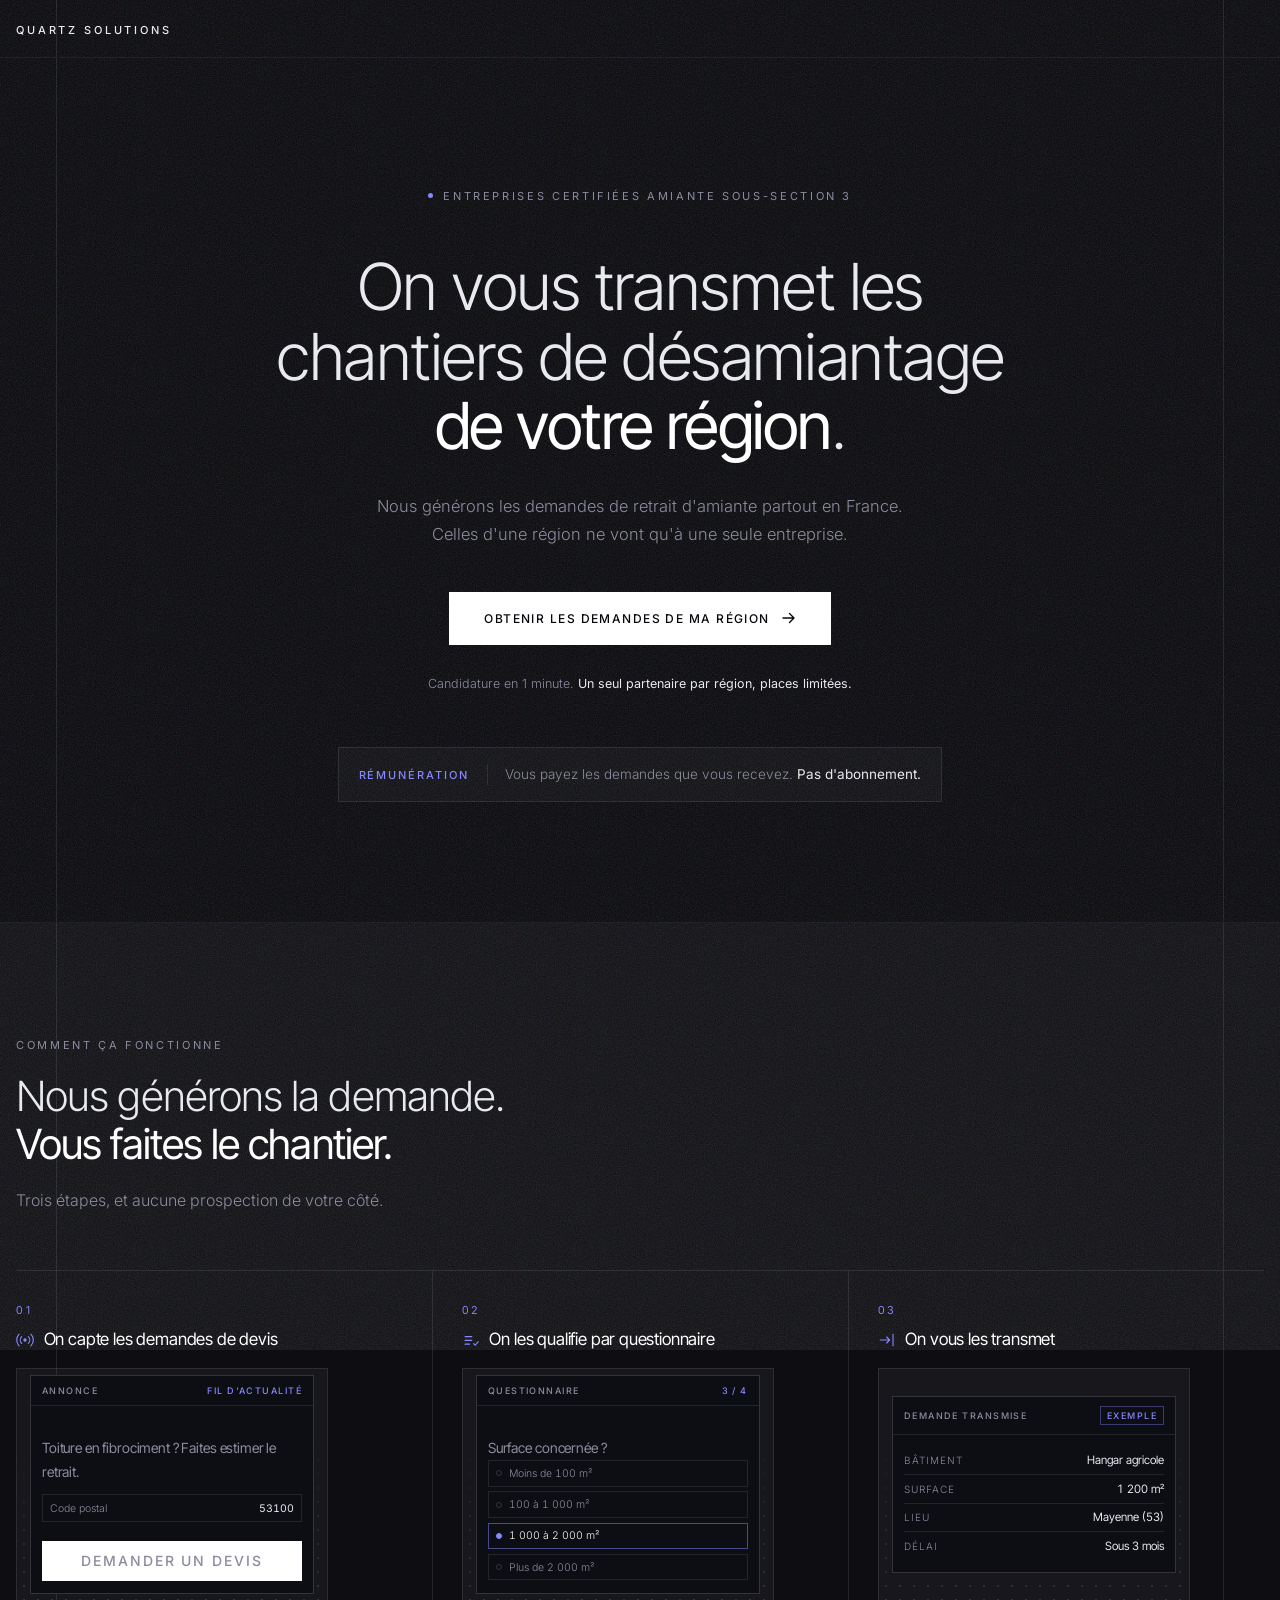
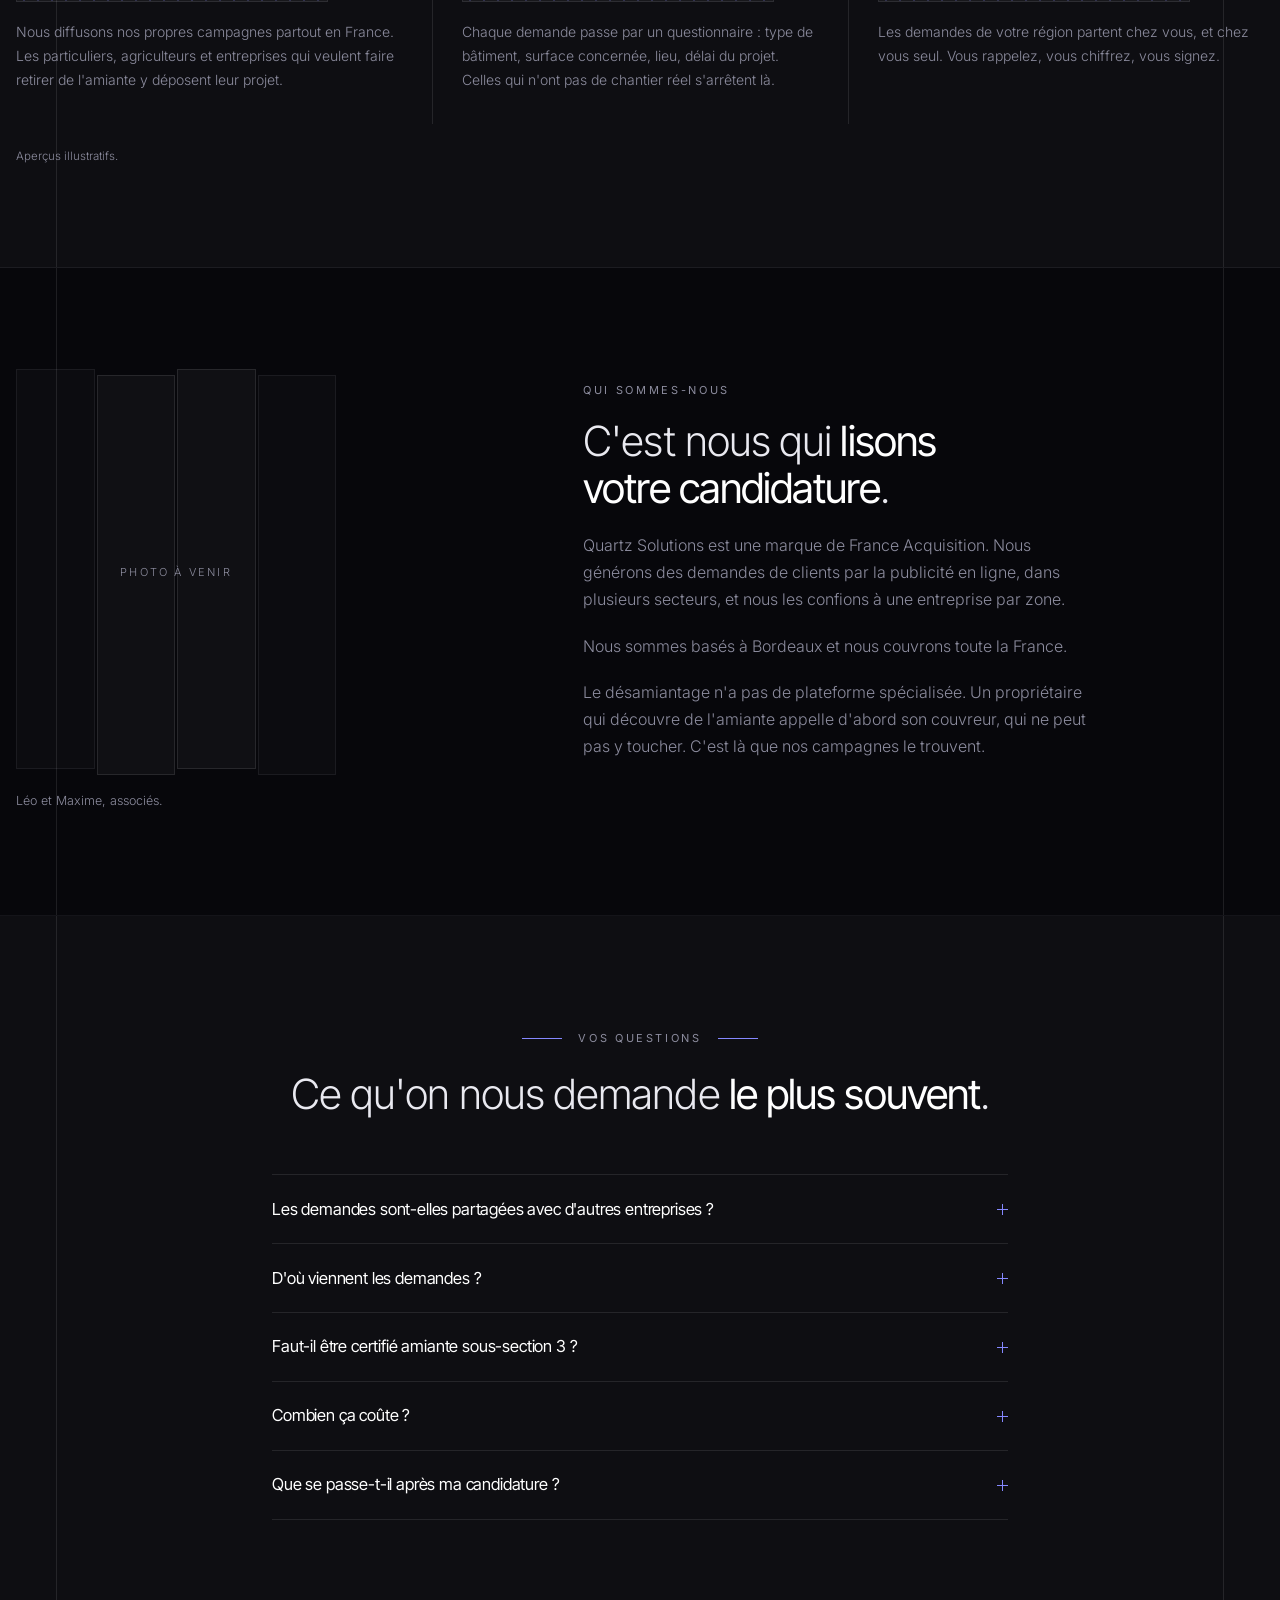
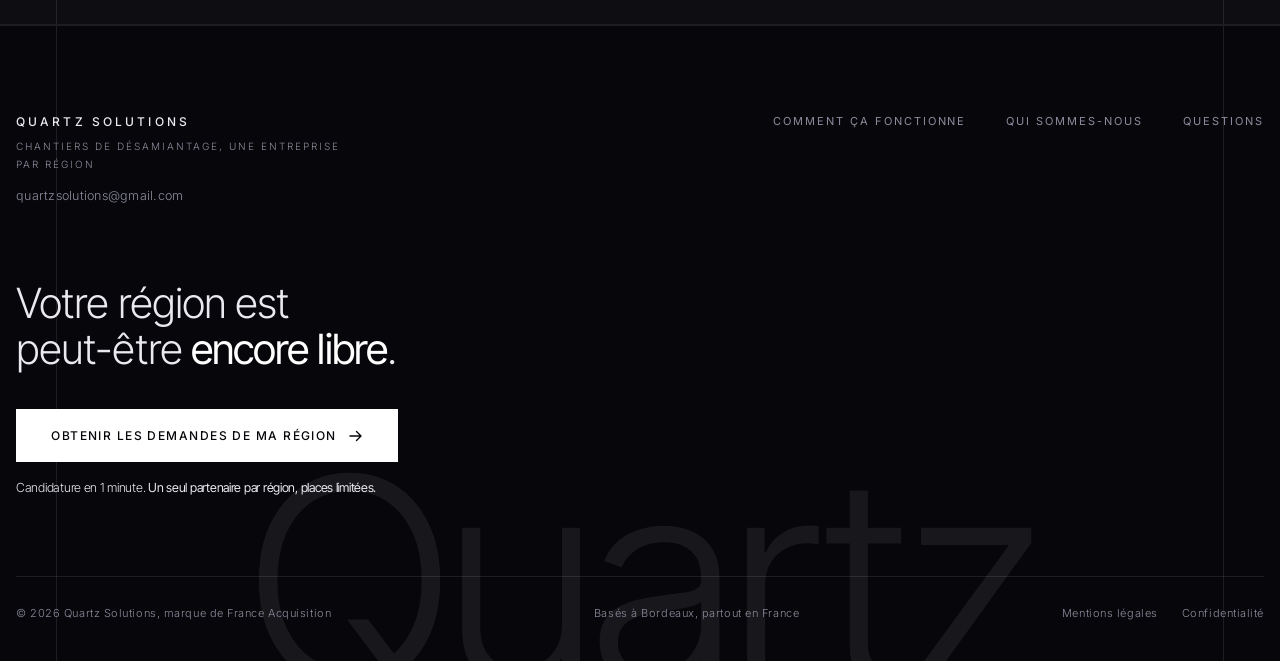
==== partenaires/index.html @ 1692273e "Distingue les sections par un voile alterne Une section sur deux porte un voile translucide a 3,2 po" ====
<!doctype html>
<html lang="fr">
<head>
<meta charset="utf-8">
<meta name="viewport" content="width=device-width,initial-scale=1,viewport-fit=cover">
<meta name="robots" content="noindex,nofollow">
<meta name="description" content="Quartz Solutions transmet les chantiers de desamiantage de votre region a une seule entreprise certifiee sous-section 3.">
<style>:root{padding-top:env(safe-area-inset-top,0px);padding-bottom:env(safe-area-inset-bottom,0px)}body{margin:0}img{max-width:100%}[hidden]{display:none!important}</style>
<title>Quartz Partenaires Désamiantage</title>
<link rel="stylesheet" href="https://fonts.googleapis.com/css2?family=Inter+Tight:wght@300;400;500&family=Inter:wght@300;400;500&display=swap">
<style>
  /* Layout : noir grainé continu, cadré par deux filets fins en gouttière ; hero centré, puis trois étapes séparées par les mêmes filets, chacune illustrée par un fragment d'interface (dispositif Vignette d'Indemnis). */
  :root{
    --ink:#07070B;
    --ink-2:#0D0D14;
    --paper:#E9E9F0;
    --white:#FFFFFF;
    --mute:#8C8C9E;
    --indigo:#8588FF;
    --indigo-deep:#4F46E5;
    --line:rgba(233,233,240,.10);
    --line-soft:rgba(233,233,240,.06);
    --line-up:rgba(233,233,240,.17);
    --display:'Inter Tight','Inter',system-ui,-apple-system,sans-serif;
    --body:'Inter',system-ui,-apple-system,sans-serif;
    color-scheme:dark;
  }

  *,*::before,*::after{box-sizing:border-box}
  .nb{white-space:nowrap}

  body{
    background:var(--ink);
    color:var(--paper);
    font-family:var(--body);
    font-weight:300;
    -webkit-font-smoothing:antialiased;
    overflow-x:hidden;
  }

  /* Grain : bruit fractal en SVG, tuilé. Pas de dégradé. */
  body::before{
    content:"";
    position:fixed;
    inset:-50%;
    z-index:0;
    pointer-events:none;
    opacity:.16;
    background-image:url("data:image/svg+xml,%3Csvg xmlns='http://www.w3.org/2000/svg' width='220' height='220'%3E%3Cfilter id='g'%3E%3CfeTurbulence type='fractalNoise' baseFrequency='.9' numOctaves='3' stitchTiles='stitch'/%3E%3C/filter%3E%3Crect width='220' height='220' filter='url(%23g)'/%3E%3C/svg%3E");
    background-repeat:repeat;
  }

  .layer{position:relative;z-index:1}

  /* Filets fins : gouttière gauche et droite, comme sur Indemnis. */
  .rule{position:absolute;top:0;bottom:0;width:1px;background:var(--line);pointer-events:none}
  .rule-l{left:.75rem}
  .rule-r{right:.75rem}
  @media (min-width:1024px){ .rule-l{left:3.5rem} .rule-r{right:3.5rem} }

  .wrap{
    width:100%;max-width:1600px;margin:0 auto;
    padding-left:max(16px,env(safe-area-inset-left,0px));
    padding-right:max(16px,env(safe-area-inset-right,0px));
  }

  /* Bandeau de marque : pas de navigation, un seul chemin possible. */
  .mark{border-bottom:1px solid var(--line-soft);position:relative}
  .mark .wrap{padding-block:1.15rem}
  .mark span{font-size:11px;font-weight:500;text-transform:uppercase;letter-spacing:.26em;color:var(--paper)}

  /* ---------------- Hero ---------------- */
  .hero{position:relative;border-bottom:1px solid var(--line-soft)}
  .hero .wrap{padding-block:clamp(4rem,10vw,7.5rem)}
  .col{max-width:52rem;margin:0 auto;display:flex;flex-direction:column;align-items:center;text-align:center}

  .eyebrow{
    display:flex;align-items:center;gap:.65rem;
    font-size:11px;font-weight:400;text-transform:uppercase;letter-spacing:.24em;
    color:var(--mute);
  }
  .dot{width:5px;height:5px;background:var(--indigo);border-radius:50%;flex:none}

  h1{
    font-family:var(--display);font-weight:300;
    font-size:clamp(2.15rem,5.9vw,4.05rem);
    line-height:1.07;letter-spacing:-.024em;
    text-wrap:balance;color:var(--paper);
    margin:clamp(1.7rem,3.2vw,2.4rem) 0 0;
  }
  h1 em{font-style:normal;font-weight:400;color:var(--white)}

  .sub{
    margin:clamp(1.5rem,2.8vw,2rem) 0 0;
    max-width:36rem;font-size:16.5px;line-height:1.7;color:var(--mute);
  }

  .cta-zone{
    margin-top:clamp(2rem,3.4vw,2.8rem);
    display:flex;flex-direction:column;align-items:center;gap:1rem;width:100%;
  }
  .cta{
    display:inline-flex;align-items:center;justify-content:center;gap:.75rem;
    background:var(--white);color:var(--ink);
    font-family:var(--body);font-size:12px;font-weight:500;
    text-transform:uppercase;letter-spacing:.12em;text-decoration:none;
    padding:1.2rem 2.2rem;width:100%;max-width:27rem;
    transition:background-color .2s,color .2s;
  }
  .cta svg{width:14px;height:14px;flex:none;transition:transform .2s}
  .cta:hover{background:var(--indigo-deep);color:var(--white)}
  .cta:hover svg{transform:translateX(4px)}
  .cta:focus-visible{outline:2px solid var(--indigo);outline-offset:3px}
  @media (min-width:560px){ .cta{width:auto} }

  .micro{font-size:12.5px;line-height:1.65;color:var(--mute);max-width:28rem}
  .micro b{color:var(--paper);font-weight:400}

  /* La carte « rémunération » : le modèle à l'usage, dit en une ligne sous le CTA. */
  .pay{
    margin-top:clamp(1.9rem,3.2vw,2.5rem);width:100%;max-width:30rem;
    display:flex;flex-direction:column;align-items:center;gap:.6rem;
    border:1px solid var(--line);background:rgba(233,233,240,.03);
    padding:1rem 1.25rem;
  }
  @media (min-width:600px){
    .pay{flex-direction:row;align-items:center;gap:1.1rem;width:auto;max-width:none;text-align:left}
    .pay p{border-left:1px solid var(--line);padding-left:1.1rem}
  }
  .pay span{
    flex:none;font-size:11px;font-weight:500;text-transform:uppercase;
    letter-spacing:.18em;color:var(--indigo);
  }
  .pay p{margin:0;font-size:13.5px;line-height:1.6;color:var(--mute)}
  .pay p b{color:var(--paper);font-weight:400}

  /* ---------------- Section : comment ça fonctionne ---------------- */
  .sec{position:relative;border-bottom:1px solid var(--line-soft)}
  /* Une section sur deux porte un voile translucide : les bandes se distinguent sans masquer le grain. */
  .sec.alt{background:rgba(233,233,240,.032)}
  .sec .wrap{padding-block:clamp(4rem,9vw,6.5rem)}

  .lab{font-size:11px;font-weight:400;text-transform:uppercase;letter-spacing:.24em;color:var(--mute)}

  h2{
    font-family:var(--display);font-weight:300;
    font-size:clamp(1.7rem,3.6vw,2.6rem);
    line-height:1.14;letter-spacing:-.022em;
    text-wrap:balance;color:var(--paper);
    margin:1.3rem 0 0;max-width:34rem;
  }
  h2 em{font-style:normal;font-weight:400;color:var(--white)}

  .lead{margin:1.2rem 0 0;max-width:32rem;font-size:16px;line-height:1.7;color:var(--mute)}

  /* Trois étapes : c'est le filet qui fait la structure, pas des cartes. */
  .steps{
    margin-top:clamp(2.5rem,4.5vw,3.5rem);
    display:grid;grid-template-columns:1fr;
    border-top:1px solid var(--line);
  }
  .step{
    padding:1.9rem 0;border-bottom:1px solid var(--line);min-width:0;
    display:flex;flex-direction:column;
  }
  @media (min-width:900px){
    .steps{grid-template-columns:repeat(3,1fr)}
    .step{border-bottom:none;border-left:1px solid var(--line);padding:2rem 1.8rem}
    .step:first-child{border-left:none;padding-left:0}
    .step:last-child{padding-right:0}
  }
  /* L'ordre visuel : numéro, titre porté par son icône, image, puis le texte. */
  .num{
    order:1;margin:0;
    font-family:var(--display);font-size:11px;font-weight:400;
    letter-spacing:.2em;color:var(--indigo);font-variant-numeric:tabular-nums;
  }
  .step-h{order:2;display:flex;align-items:flex-start;gap:.6rem;margin-top:.75rem}
  .ico{width:18px;height:18px;flex:none;color:var(--indigo);margin-top:.12rem}
  .step h3{
    margin:0;font-family:var(--display);font-size:17px;font-weight:400;
    letter-spacing:-.01em;color:var(--white);text-wrap:balance;
  }
  .step p{order:4;margin:1.15rem 0 0;font-size:14px;line-height:1.7;color:var(--mute);max-width:26rem}

  /* ----- Le panneau illustré : trame de points + fragment d'interface ----- */
  .panneau{
    order:3;margin-top:1.15rem;
    position:relative;width:100%;max-width:19.5rem;aspect-ratio:4/3;
    overflow:hidden;border:1px solid var(--line);
    background:rgba(233,233,240,.04);
    display:flex;align-items:center;justify-content:center;padding:.8rem;
  }
  .panneau::before{
    content:"";position:absolute;inset:0;pointer-events:none;
    background-image:radial-gradient(circle at center,rgba(133,136,255,.26) 1px,transparent 1.1px);
    background-size:14px 14px;
    -webkit-mask-image:linear-gradient(to top,rgba(0,0,0,.85),transparent 72%);
    mask-image:linear-gradient(to top,rgba(0,0,0,.85),transparent 72%);
  }

  .mini{
    position:relative;width:100%;
    border:1px solid var(--line-up);background:var(--ink-2);
  }
  .mini-h{
    display:flex;align-items:center;justify-content:space-between;gap:.6rem;
    padding:.55rem .7rem;border-bottom:1px solid var(--line);
  }
  .mini-h b,.mini-h i{
    font-style:normal;font-size:9px;font-weight:500;
    text-transform:uppercase;letter-spacing:.16em;
  }
  .mini-h b{color:var(--mute)}
  .mini-h i{color:var(--indigo);flex:none;font-variant-numeric:tabular-nums}
  .mini-h .ex{border:1px solid rgba(133,136,255,.38);padding:.18rem .36rem}
  .mini-b{padding:.75rem .7rem .8rem}

  .m-t{
    margin:0;font-family:var(--display);font-size:13px;font-weight:400;
    line-height:1.3;letter-spacing:-.01em;color:var(--paper);
  }
  .m-field{
    display:flex;align-items:center;justify-content:space-between;gap:.5rem;
    margin-top:.65rem;border:1px solid var(--line);padding:.42rem .45rem;
    font-size:10.5px;color:var(--mute);
  }
  .m-field b{font-weight:400;color:var(--paper);font-variant-numeric:tabular-nums}
  .m-btn{
    margin:.65rem 0 0;background:var(--white);color:var(--ink);
    font-size:9px;font-weight:500;text-transform:uppercase;letter-spacing:.14em;
    text-align:center;padding:.5rem;
  }
  .m-q{
    margin:0 0 .55rem;font-family:var(--display);font-size:12.5px;font-weight:400;
    color:var(--paper);letter-spacing:-.008em;
  }
  .opts{margin:0;padding:0;list-style:none;display:flex;flex-direction:column;gap:.3rem}
  .opts li{
    display:flex;align-items:center;gap:.45rem;
    border:1px solid var(--line);padding:.36rem .45rem;
    font-size:10.5px;color:var(--mute);font-variant-numeric:tabular-nums;
  }
  .opts li::before{
    content:"";width:6px;height:6px;flex:none;border:1px solid var(--line-up);border-radius:50%;
  }
  .opts li.sel{border-color:rgba(133,136,255,.5);color:var(--white)}
  .opts li.sel::before{background:var(--indigo);border-color:var(--indigo)}

  .m-dl{margin:0;display:flex;flex-direction:column}
  .m-dl > div{
    display:flex;align-items:baseline;justify-content:space-between;gap:.6rem;
    padding:.42rem 0;border-bottom:1px solid var(--line);
  }
  .m-dl > div:last-child{border-bottom:none}
  .m-dl dt{font-size:10px;color:var(--mute);text-transform:uppercase;letter-spacing:.1em}
  .m-dl dd{
    margin:0;font-family:var(--display);font-size:11.5px;font-weight:400;
    color:var(--paper);text-align:right;font-variant-numeric:tabular-nums;
  }

  .note{margin:1.6rem 0 0;font-size:11.5px;color:var(--mute)}

  /* ---------------- Section : qui sommes-nous ---------------- */
  .who{display:grid;grid-template-columns:1fr;gap:clamp(2.25rem,4.5vw,3.5rem);align-items:start}
  @media (min-width:900px){
    .who{grid-template-columns:minmax(0,.85fr) minmax(0,1.15fr);gap:clamp(2.5rem,5vw,4.5rem)}
  }
  .who > *{min-width:0}
  .who-fig{margin:0}

  /* Le portrait en quatre lames décalées : l'écriture d'Indemnis, en attendant la photo. */
  .portrait{
    position:relative;width:100%;max-width:20rem;aspect-ratio:4/5;
    display:flex;gap:2px;
  }
  .lame{flex:1;border:1px solid var(--line);background:rgba(233,233,240,.04)}
  .lame:nth-child(odd){transform:translateY(-3px)}
  .lame:nth-child(even){transform:translateY(3px)}
  .lame:first-child,.lame:nth-child(4){opacity:.65}
  .portrait-lab{
    position:absolute;left:0;right:0;top:50%;transform:translateY(-50%);
    margin:0;text-align:center;font-size:11px;text-transform:uppercase;
    letter-spacing:.2em;color:var(--mute);
  }
  .who-cap{margin:1.2rem 0 0;font-size:12.5px;line-height:1.6;color:var(--mute)}

  /* ---------------- Section : FAQ ---------------- */
  /* <details> natif, aucun script : chaque réponse tient debout seule. */
  .faq-head{max-width:46rem;margin:0 auto;text-align:center}
  .faq-lab{
    display:flex;flex-wrap:wrap;align-items:center;justify-content:center;gap:0 1rem;
    font-size:11px;font-weight:400;text-transform:uppercase;letter-spacing:.24em;color:var(--mute);
  }
  .faq-lab i{display:none;height:1px;width:2.5rem;background:var(--indigo);flex:none}
  @media (min-width:560px){ .faq-lab i{display:block} }
  .faq-head h2{margin-top:1.6rem;max-width:none;text-align:center}

  .faq{max-width:46rem;margin:clamp(2.5rem,4.5vw,3.5rem) auto 0;display:flex;flex-direction:column}
  .qa{border-top:1px solid var(--line)}
  .qa:last-of-type{border-bottom:1px solid var(--line)}
  .qa summary{
    display:flex;align-items:flex-start;justify-content:space-between;gap:1.5rem;
    padding:1.4rem 0;cursor:pointer;list-style:none;
    font-family:var(--display);font-size:16.5px;font-weight:400;
    line-height:1.4;letter-spacing:-.01em;color:var(--white);
  }
  .qa summary::-webkit-details-marker{display:none}
  .qa summary:focus-visible{outline:2px solid var(--indigo);outline-offset:3px}
  .plus{position:relative;margin-top:.42rem;width:11px;height:11px;flex:none}
  .plus span{position:absolute;background:var(--indigo)}
  .plus span:first-child{left:0;top:5px;width:11px;height:1px}
  .plus span:last-child{left:5px;top:0;width:1px;height:11px;transition:transform .2s}
  .qa[open] .plus span:last-child{transform:scaleY(0)}
  .qa p{margin:0 0 1.5rem;padding-right:1.75rem;font-size:15px;line-height:1.75;color:var(--mute)}

  /* ---------------- Pied de page ---------------- */
  .foot{position:relative;overflow:hidden;border-top:1px solid var(--line)}
  /* Le mot-marque en filigrane, débordant par le bas : l'écriture du pied de page Indemnis. */
  .foot-mark{
    position:absolute;left:50%;bottom:-.12em;transform:translateX(-50%);
    margin:0;pointer-events:none;user-select:none;white-space:nowrap;
    font-family:var(--display);font-weight:300;letter-spacing:-.04em;
    font-size:clamp(5.5rem,23vw,18rem);line-height:.8;
    color:var(--paper);opacity:.075;
  }
  .foot .wrap{position:relative;padding-block:clamp(3.5rem,7vw,5.5rem) clamp(2rem,3vw,2.5rem)}

  .foot-top{display:flex;flex-direction:column;gap:2.25rem}
  @media (min-width:900px){
    .foot-top{flex-direction:row;align-items:flex-start;justify-content:space-between}
  }
  .foot-id{display:flex;flex-direction:column;align-items:flex-start;gap:.55rem;text-decoration:none}
  .foot-id b{font-size:12px;font-weight:500;text-transform:uppercase;letter-spacing:.26em;color:var(--paper)}
  .foot-id span{
    font-size:10px;text-transform:uppercase;letter-spacing:.2em;
    color:var(--mute);max-width:22rem;line-height:1.8;
  }
  .foot-id a{
    margin-top:.35rem;font-size:12.5px;letter-spacing:.02em;
    color:var(--mute);text-decoration:none;transition:color .15s;
  }
  .foot-id a:hover{color:var(--white)}
  .foot-nav{display:flex;flex-wrap:wrap;gap:.9rem 2.5rem}
  .foot-nav a{
    font-size:11px;font-weight:400;text-transform:uppercase;letter-spacing:.18em;
    color:var(--mute);text-decoration:none;transition:color .15s;
  }
  .foot-nav a:hover,.foot-legal a:hover{color:var(--white)}

  .foot-cta{margin-top:clamp(3rem,6vw,5rem);max-width:40rem}
  .foot-cta p{
    margin:0;font-family:var(--display);font-weight:300;
    font-size:clamp(1.55rem,4.2vw,2.6rem);line-height:1.12;letter-spacing:-.022em;
    color:var(--paper);text-wrap:balance;
  }
  .foot-cta p em{font-style:normal;font-weight:400;color:var(--white)}
  .foot-cta .cta{margin-top:clamp(1.75rem,3vw,2.25rem)}
  .foot-cta .micro{margin:1rem 0 0;font-size:12.5px;line-height:1.65}

  .foot-legal{
    margin-top:clamp(3rem,6vw,5rem);padding-top:1.75rem;border-top:1px solid var(--line);
    display:flex;flex-direction:column;gap:.9rem;
    font-size:11px;letter-spacing:.05em;line-height:1.6;color:var(--mute);
  }
  @media (min-width:760px){
    .foot-legal{flex-direction:row;align-items:center;justify-content:space-between;gap:1.5rem}
  }
  .foot-legal p{margin:0}
  .foot-legal nav{display:flex;flex-wrap:wrap;gap:1.5rem}
  .foot-legal a{color:var(--mute);text-decoration:none;transition:color .15s}

  .in{animation:in .75s cubic-bezier(.16,1,.3,1) both;animation-delay:var(--d,0s)}
  @keyframes in{from{opacity:0;transform:translateY(12px)}to{opacity:1;transform:none}}
  @media (prefers-reduced-motion:reduce){
    .in{animation:none}
    .cta,.cta svg{transition:none}
  }
</style>
</head>
<body>

<div class="layer">
  <header class="mark">
    <div class="rule rule-l"></div>
    <div class="rule rule-r"></div>
    <div class="wrap"><span>Quartz Solutions</span></div>
  </header>

  <section class="hero">
    <div class="rule rule-l"></div>
    <div class="rule rule-r"></div>

    <div class="wrap">
      <div class="col">
        <p class="eyebrow in">
          <span class="dot" aria-hidden="true"></span>
          <span>Entreprises certifiées amiante <span class="nb">sous-section 3</span></span>
        </p>

        <h1 class="in" style="--d:.12s">
          On vous transmet les chantiers de désamiantage <em>de votre région</em>.
        </h1>

        <p class="sub in" style="--d:.26s">
          Nous générons les demandes de retrait d'amiante partout en France. Celles d'une région ne vont qu'à une seule entreprise.
        </p>

        <div class="cta-zone in" style="--d:.4s">
          <a class="cta" href="#candidature">
            Obtenir les demandes de ma région
            <svg viewBox="0 0 14 14" fill="none" aria-hidden="true"><path d="M1 7h11m0 0L7.5 2.5M12 7l-4.5 4.5" stroke="currentColor" stroke-width="1.4" stroke-linecap="round" stroke-linejoin="round"/></svg>
          </a>
          <p class="micro">Candidature en 1 minute. <b>Un seul partenaire par région, places limitées.</b></p>
        </div>

        <div class="pay in" style="--d:.52s">
          <span>Rémunération</span>
          <p>Vous payez les demandes que vous recevez. <b>Pas d'abonnement.</b></p>
        </div>
      </div>
    </div>
  </section>

  <section class="sec alt" id="mecanisme">
    <div class="rule rule-l"></div>
    <div class="rule rule-r"></div>

    <div class="wrap">
      <p class="lab">Comment ça fonctionne</p>
      <h2>Nous générons la demande. <em>Vous faites le chantier.</em></h2>
      <p class="lead">Trois étapes, et aucune prospection de votre côté.</p>

      <div class="steps">
        <div class="step">
          <div class="panneau" aria-hidden="true">
            <div class="mini">
              <div class="mini-h"><b>Annonce</b><i>Fil d'actualité</i></div>
              <div class="mini-b">
                <p class="m-t">Toiture en fibrociment&nbsp;? Faites estimer le retrait.</p>
                <div class="m-field"><span>Code postal</span><b>53100</b></div>
                <p class="m-btn">Demander un devis</p>
              </div>
            </div>
          </div>
          <span class="num">01</span>
          <div class="step-h">
            <svg class="ico" viewBox="0 0 24 24" fill="none" stroke="currentColor" stroke-width="1.5" stroke-linecap="round" aria-hidden="true"><circle cx="12" cy="12" r="2.2" fill="currentColor" stroke="none"/><path d="M7.5 7.5a6.4 6.4 0 000 9M16.5 7.5a6.4 6.4 0 010 9M4.2 4.2a11 11 0 000 15.6M19.8 4.2a11 11 0 010 15.6"/></svg>
            <h3>On capte les demandes de devis</h3>
          </div>
          <p>Nous diffusons nos propres campagnes partout en France. Les particuliers, agriculteurs et entreprises qui veulent faire retirer de l'amiante y déposent leur projet.</p>
        </div>

        <div class="step">
          <div class="panneau" aria-hidden="true">
            <div class="mini">
              <div class="mini-h"><b>Questionnaire</b><i>3 / 4</i></div>
              <div class="mini-b">
                <p class="m-q">Surface concernée&nbsp;?</p>
                <ul class="opts">
                  <li>Moins de 100 m²</li>
                  <li>100 à 1 000 m²</li>
                  <li class="sel">1 000 à 2 000 m²</li>
                  <li>Plus de 2 000 m²</li>
                </ul>
              </div>
            </div>
          </div>
          <span class="num">02</span>
          <div class="step-h">
            <svg class="ico" viewBox="0 0 24 24" fill="none" stroke="currentColor" stroke-width="1.5" stroke-linecap="round" stroke-linejoin="round" aria-hidden="true"><path d="M4 7.5h9M4 12.5h9M4 17.5h6"/><path d="M15.5 16.8l2.1 2.1 4.2-4.6"/></svg>
            <h3>On les qualifie par questionnaire</h3>
          </div>
          <p>Chaque demande passe par un questionnaire : type de bâtiment, surface concernée, lieu, délai du projet. Celles qui n'ont pas de chantier réel s'arrêtent là.</p>
        </div>

        <div class="step">
          <div class="panneau" aria-hidden="true">
            <div class="mini">
              <div class="mini-h"><b>Demande transmise</b><i class="ex">Exemple</i></div>
              <div class="mini-b">
                <dl class="m-dl">
                  <div><dt>Bâtiment</dt><dd>Hangar agricole</dd></div>
                  <div><dt>Surface</dt><dd>1 200 m²</dd></div>
                  <div><dt>Lieu</dt><dd>Mayenne (53)</dd></div>
                  <div><dt>Délai</dt><dd>Sous 3 mois</dd></div>
                </dl>
              </div>
            </div>
          </div>
          <span class="num">03</span>
          <div class="step-h">
            <svg class="ico" viewBox="0 0 24 24" fill="none" stroke="currentColor" stroke-width="1.5" stroke-linecap="round" stroke-linejoin="round" aria-hidden="true"><path d="M3 12h12.5m0 0l-4-4m4 4l-4 4"/><path d="M20 4.5v15"/></svg>
            <h3>On vous les transmet</h3>
          </div>
          <p>Les demandes de votre région partent chez vous, et chez vous seul. Vous rappelez, vous chiffrez, vous signez.</p>
        </div>
      </div>

      <p class="note">Aperçus illustratifs.</p>
    </div>
  </section>

  <section class="sec" id="qui-sommes-nous">
    <div class="rule rule-l"></div>
    <div class="rule rule-r"></div>

    <div class="wrap">
      <div class="who">
        <figure class="who-fig">
          <div class="portrait" aria-hidden="true">
            <span class="lame"></span><span class="lame"></span><span class="lame"></span><span class="lame"></span>
            <p class="portrait-lab">Photo à venir</p>
          </div>
          <figcaption class="who-cap">Léo et Maxime, associés.</figcaption>
        </figure>

        <div>
          <p class="lab">Qui sommes-nous</p>
          <h2>C'est nous qui <em>lisons votre candidature</em>.</h2>
          <p class="lead">Quartz Solutions est une marque de France Acquisition. Nous générons des demandes de clients par la publicité en ligne, dans plusieurs secteurs, et nous les confions à une entreprise par zone.</p>
          <p class="lead">Nous sommes basés à Bordeaux et nous couvrons toute la France.</p>
          <p class="lead">Le désamiantage n'a pas de plateforme spécialisée. Un propriétaire qui découvre de l'amiante appelle d'abord son couvreur, qui ne peut pas y toucher. C'est là que nos campagnes le trouvent.</p>
        </div>
      </div>
    </div>
  </section>

  <section class="sec alt" id="questions">
    <div class="rule rule-l"></div>
    <div class="rule rule-r"></div>

    <div class="wrap">
      <div class="faq-head">
        <p class="faq-lab"><i aria-hidden="true"></i>Vos questions<i aria-hidden="true"></i></p>
        <h2>Ce qu'on nous demande <em>le plus souvent</em>.</h2>
      </div>

      <div class="faq">
        <details class="qa">
          <summary>Les demandes sont-elles partagées avec d'autres entreprises&nbsp;?<span class="plus" aria-hidden="true"><span></span><span></span></span></summary>
          <p>Non. Les demandes d'une région vont à une seule entreprise, et chacune ne part qu'à vous. C'est pour cette raison que le nombre de partenaires est limité.</p>
        </details>
        <details class="qa">
          <summary>D'où viennent les demandes&nbsp;?<span class="plus" aria-hidden="true"><span></span><span></span></span></summary>
          <p>De nos propres campagnes publicitaires, diffusées partout en France. Pas d'annuaire, pas de fichier racheté. Chaque demande passe par un questionnaire avant de vous être transmise.</p>
        </details>
        <details class="qa">
          <summary>Faut-il être certifié amiante sous-section 3&nbsp;?<span class="plus" aria-hidden="true"><span></span><span></span></span></summary>
          <p>Oui. C'est la certification qui autorise le retrait, nous ne pouvons rien transmettre à une entreprise qui ne l'a pas. Si vous êtes en cours d'obtention, candidatez et dites-le nous.</p>
        </details>
        <details class="qa">
          <summary>Combien ça coûte&nbsp;?<span class="plus" aria-hidden="true"><span></span><span></span></span></summary>
          <p>On le fixe ensemble au téléphone, une fois votre candidature retenue. Cela dépend de votre région et du nombre de chantiers que vous pouvez prendre chaque mois.</p>
        </details>
        <details class="qa">
          <summary>Que se passe-t-il après ma candidature&nbsp;?<span class="plus" aria-hidden="true"><span></span><span></span></span></summary>
          <p>On lit chaque dossier. Si votre région est disponible et votre candidature retenue, on vous appelle. Sinon, on vous le dit, et on ne vous fait pas perdre votre temps.</p>
        </details>
      </div>

    </div>
  </section>

  <footer class="foot">
    <div class="rule rule-l"></div>
    <div class="rule rule-r"></div>
    <p class="foot-mark" aria-hidden="true">Quartz</p>

    <div class="wrap">
      <div class="foot-top">
        <div class="foot-id">
          <b>Quartz Solutions</b>
          <span>Chantiers de désamiantage, une entreprise par région</span>
          <a href="mailto:quartzsolutions@gmail.com">quartzsolutions@gmail.com</a>
        </div>
        <nav class="foot-nav" aria-label="Navigation de pied de page">
          <a href="#mecanisme">Comment ça fonctionne</a>
          <a href="#qui-sommes-nous">Qui sommes-nous</a>
          <a href="#questions">Questions</a>
        </nav>
      </div>

      <div class="foot-cta">
        <p>Votre région est peut-être <em>encore libre</em>.</p>
        <a class="cta" href="#candidature">
          Obtenir les demandes de ma région
          <svg viewBox="0 0 14 14" fill="none" aria-hidden="true"><path d="M1 7h11m0 0L7.5 2.5M12 7l-4.5 4.5" stroke="currentColor" stroke-width="1.4" stroke-linecap="round" stroke-linejoin="round"/></svg>
        </a>
        <p class="micro">Candidature en 1 minute. <b>Un seul partenaire par région, places limitées.</b></p>
      </div>

      <div class="foot-legal">
        <p>© 2026 Quartz Solutions, marque de France Acquisition</p>
        <p>Basés à Bordeaux, partout en France</p>
        <nav aria-label="Informations légales">
          <a href="../mentions-legales.html">Mentions légales</a>
          <a href="../confidentialite.html">Confidentialité</a>
        </nav>
      </div>
    </div>
  </footer>
</div>
</body>
</html>
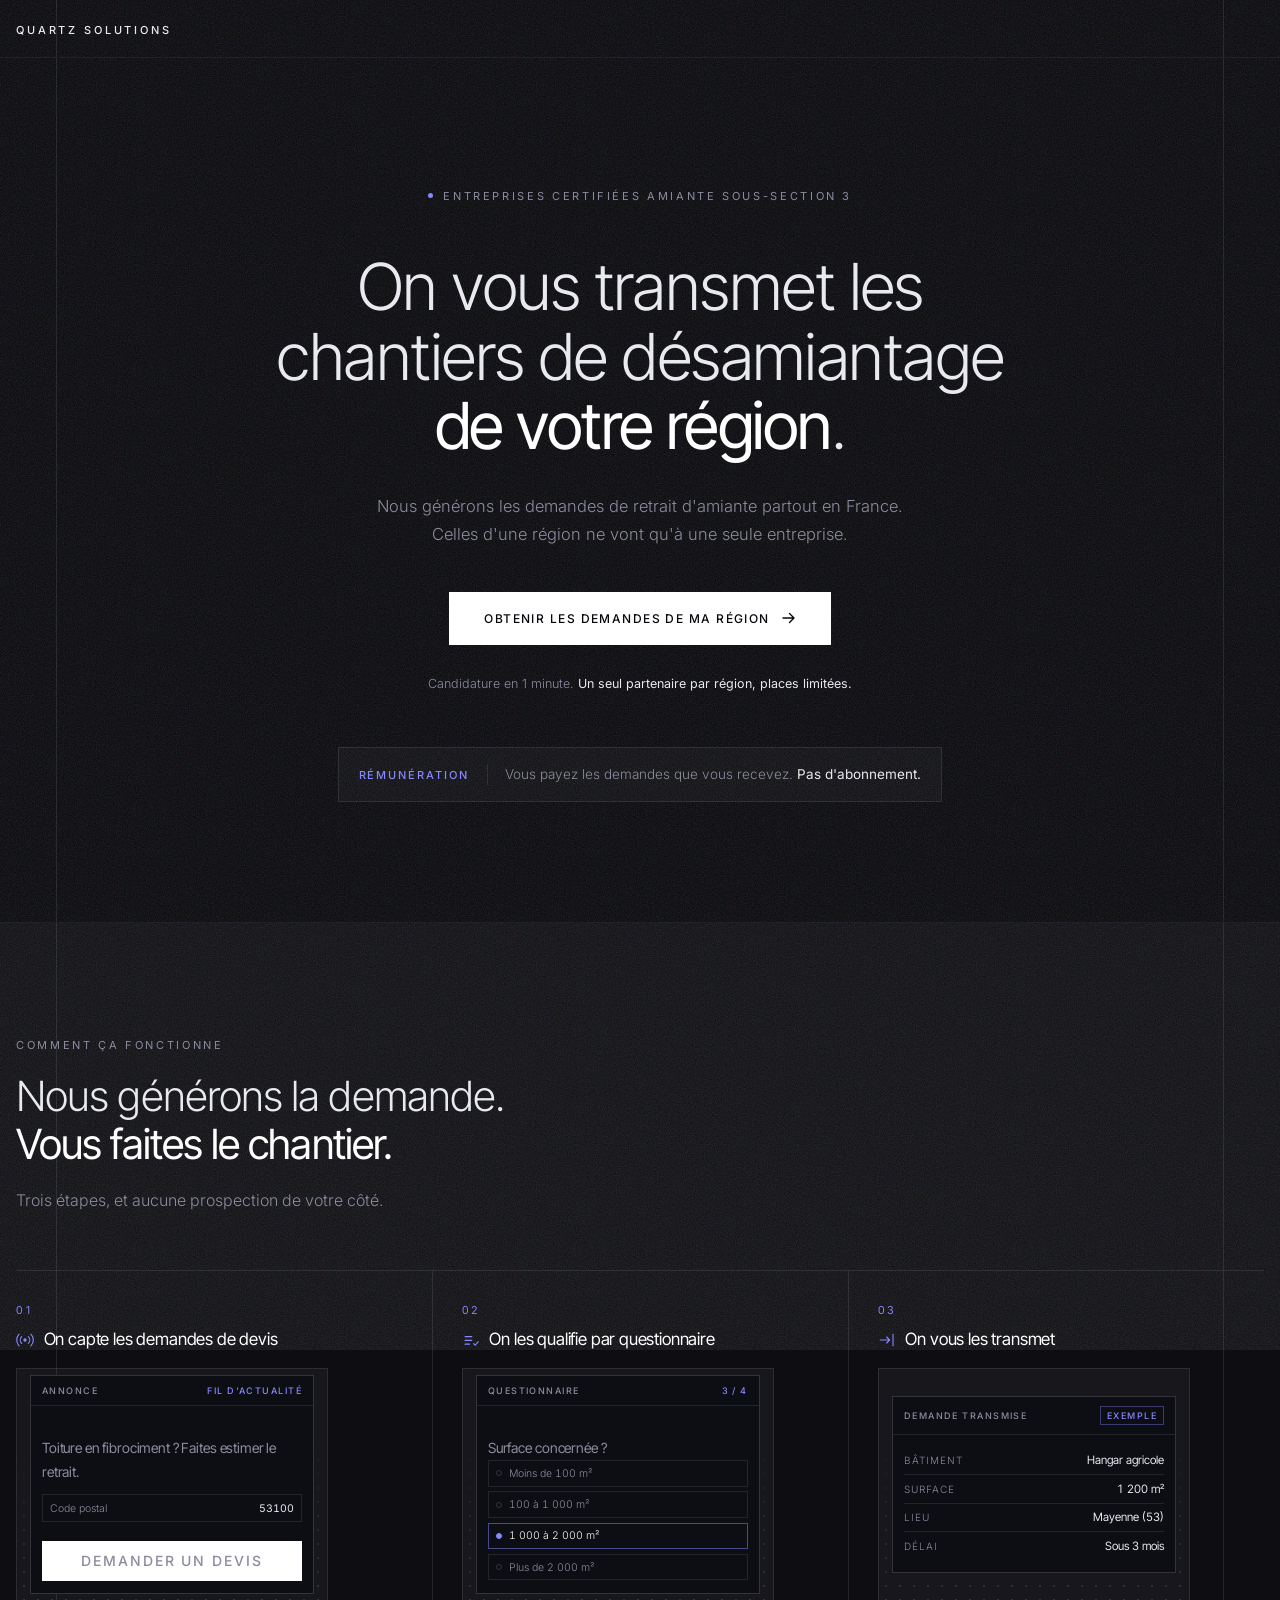
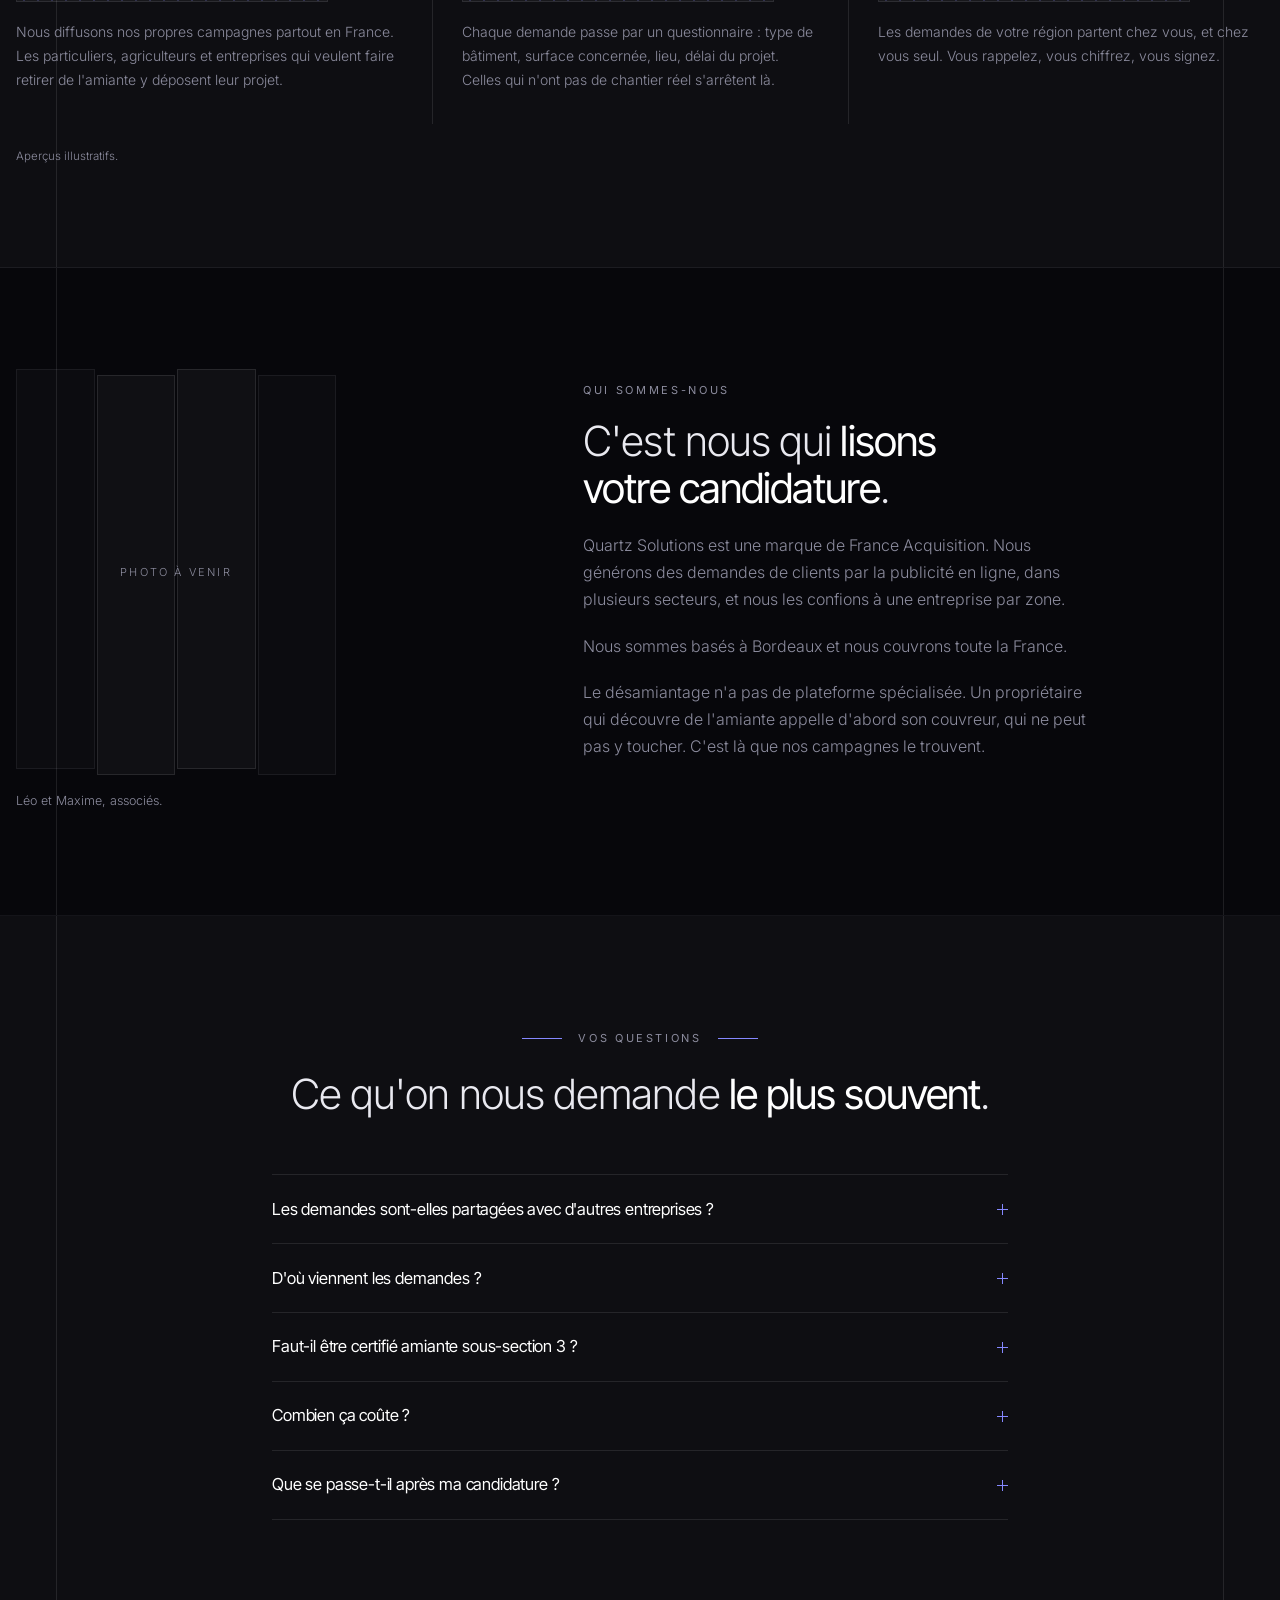
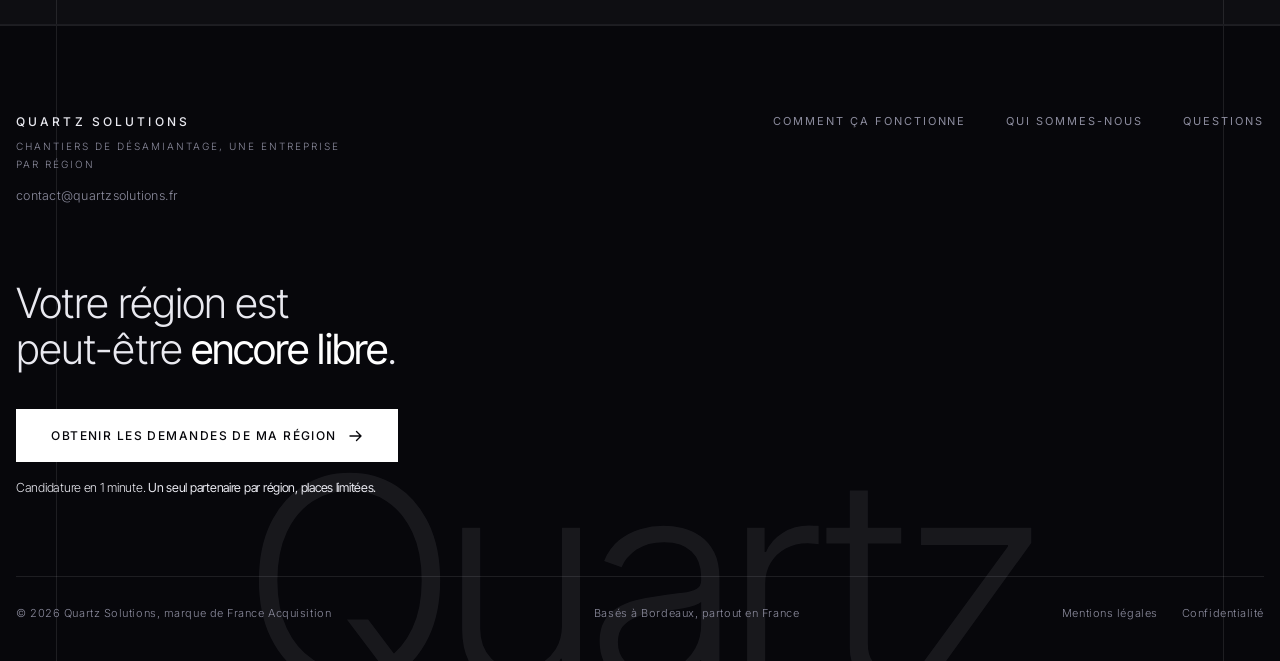
==== commit 0378f775: "Passe le contact du pied de page sur le domaine Remplace l adresse gmail par contact@quartzsolutions" ====
--- a/partenaires/index.html
+++ b/partenaires/index.html
@@ -572,7 +572,7 @@
         <div class="foot-id">
           <b>Quartz Solutions</b>
           <span>Chantiers de désamiantage, une entreprise par région</span>
-          <a href="mailto:quartzsolutions@gmail.com">quartzsolutions@gmail.com</a>
+          <a href="mailto:contact@quartzsolutions.fr">contact@quartzsolutions.fr</a>
         </div>
         <nav class="foot-nav" aria-label="Navigation de pied de page">
           <a href="#mecanisme">Comment ça fonctionne</a>
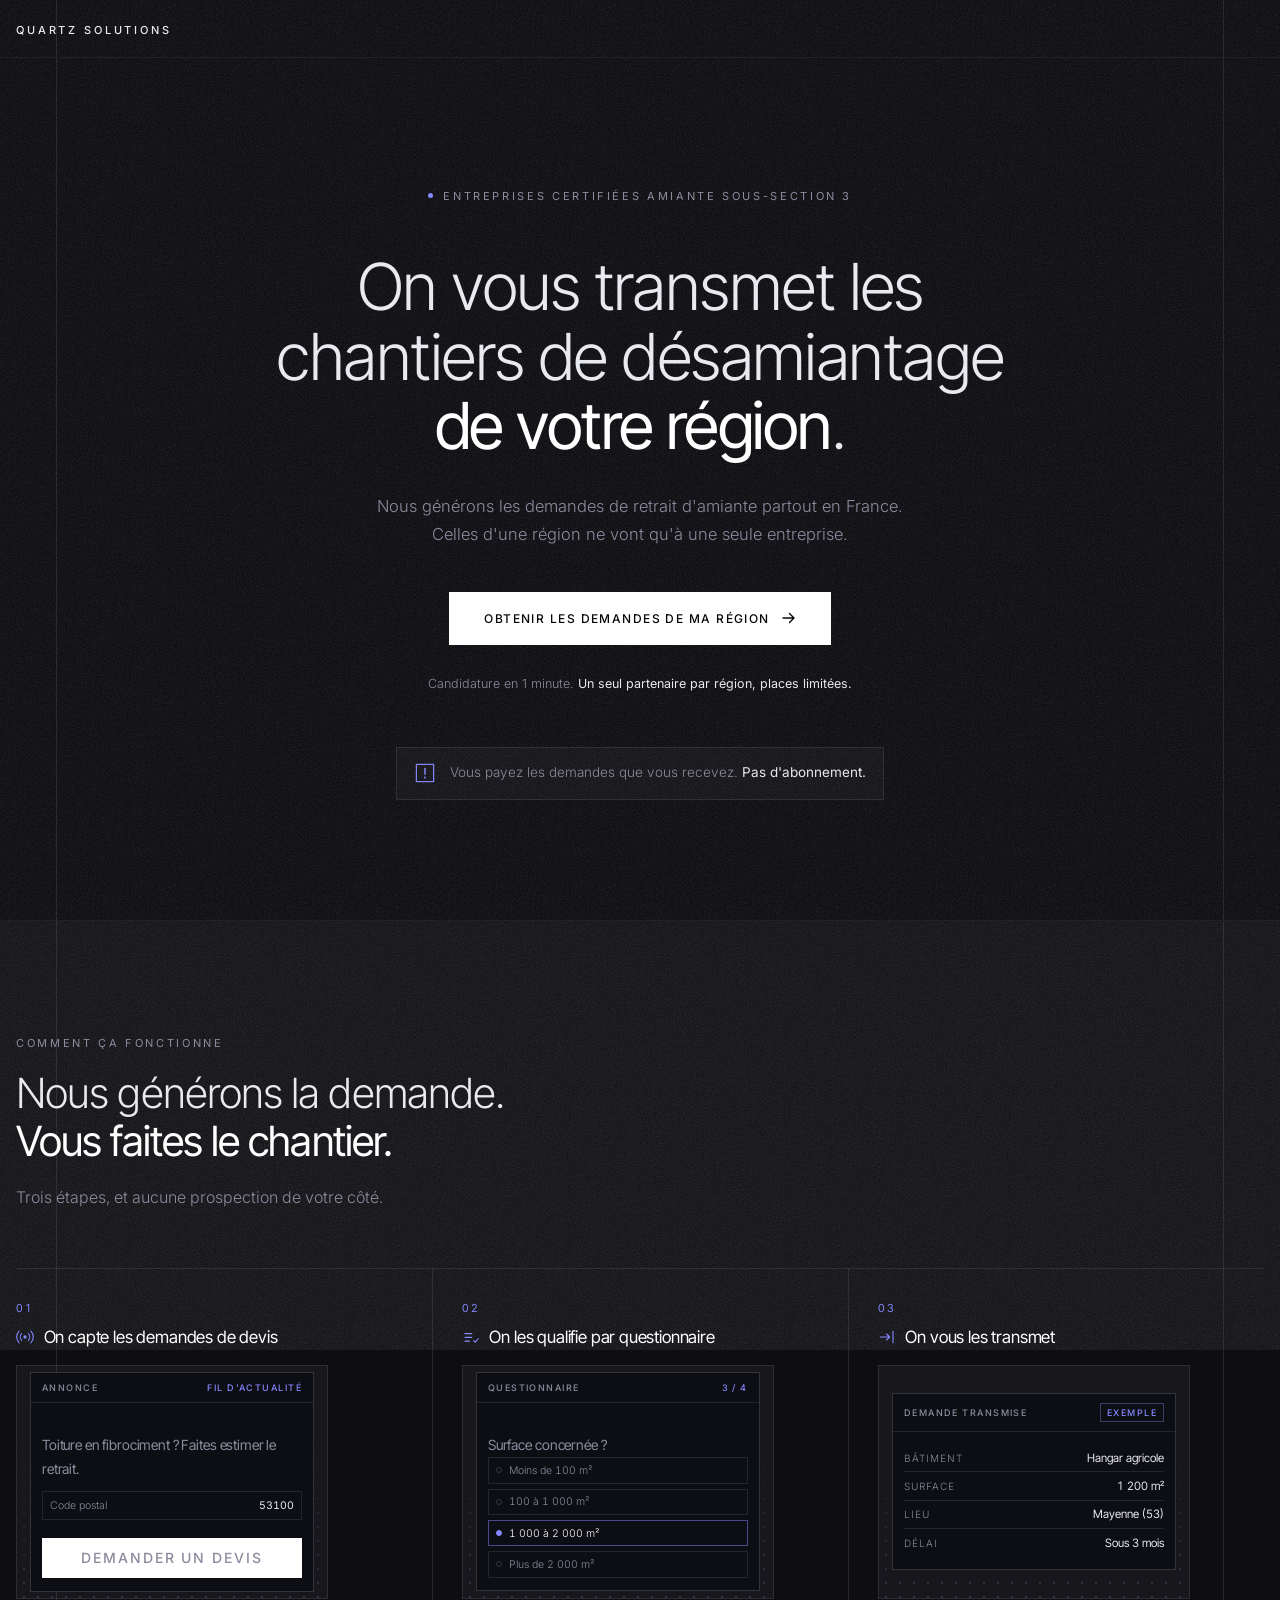
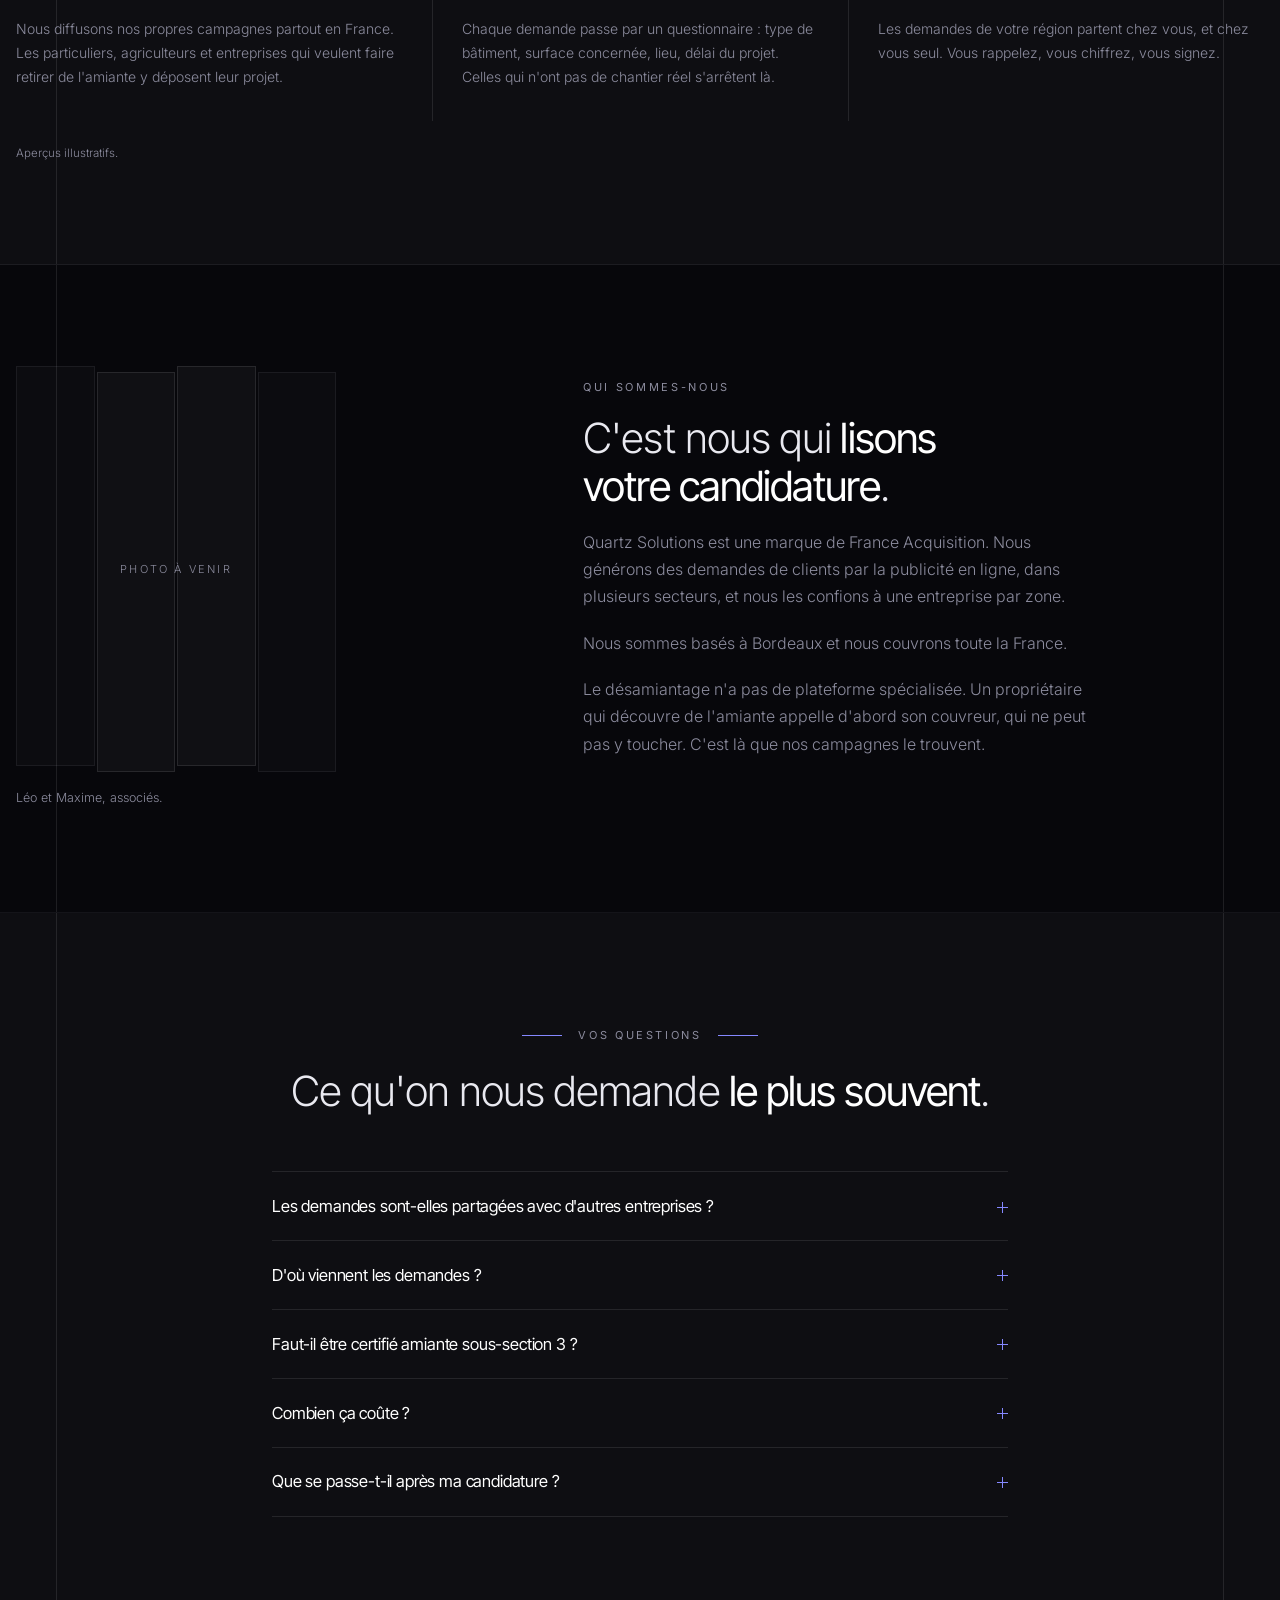
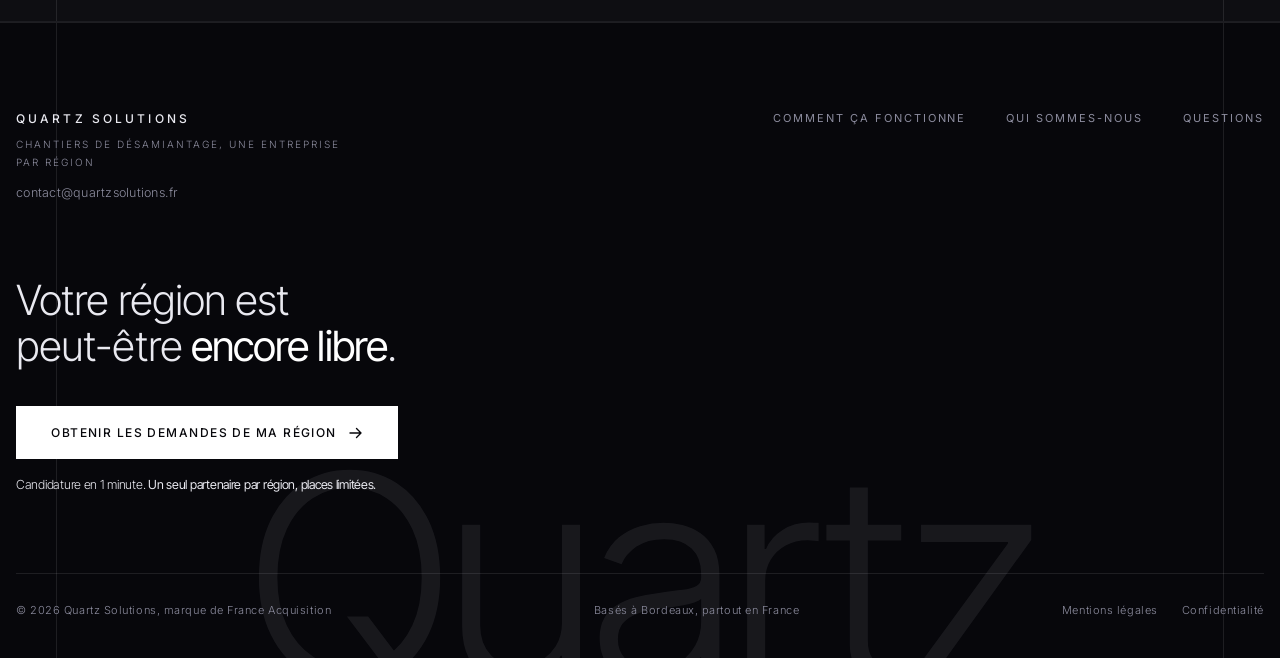
==== commit 7ee89ac0: "Remplace le libelle remuneration par une icone La carte sous le hero porte desormais un point d excl" ====
--- a/partenaires/index.html
+++ b/partenaires/index.html
@@ -119,19 +119,13 @@
   /* La carte « rémunération » : le modèle à l'usage, dit en une ligne sous le CTA. */
   .pay{
     margin-top:clamp(1.9rem,3.2vw,2.5rem);width:100%;max-width:30rem;
-    display:flex;flex-direction:column;align-items:center;gap:.6rem;
+    display:flex;align-items:center;gap:.85rem;text-align:left;
     border:1px solid var(--line);background:rgba(233,233,240,.03);
-    padding:1rem 1.25rem;
-  }
-  @media (min-width:600px){
-    .pay{flex-direction:row;align-items:center;gap:1.1rem;width:auto;max-width:none;text-align:left}
-    .pay p{border-left:1px solid var(--line);padding-left:1.1rem}
-  }
-  .pay span{
-    flex:none;font-size:11px;font-weight:500;text-transform:uppercase;
-    letter-spacing:.18em;color:var(--indigo);
-  }
-  .pay p{margin:0;font-size:13.5px;line-height:1.6;color:var(--mute)}
+    padding:.9rem 1.1rem;
+  }
+  @media (min-width:600px){ .pay{width:auto;max-width:none} }
+  .pay .bang{width:22px;height:22px;flex:none;color:var(--indigo)}
+  .pay p{margin:0;min-width:0;font-size:13.5px;line-height:1.6;color:var(--mute)}
   .pay p b{color:var(--paper);font-weight:400}
 
   /* ---------------- Section : comment ça fonctionne ---------------- */
@@ -415,7 +409,11 @@
         </div>
 
         <div class="pay in" style="--d:.52s">
-          <span>Rémunération</span>
+          <svg class="bang" viewBox="0 0 24 24" fill="none" aria-hidden="true">
+            <rect x="2.6" y="2.6" width="18.8" height="18.8" stroke="currentColor" stroke-width="1.3"/>
+            <path d="M12 7.2v6.1" stroke="currentColor" stroke-width="1.6" stroke-linecap="round"/>
+            <circle cx="12" cy="16.9" r="1.05" fill="currentColor"/>
+          </svg>
           <p>Vous payez les demandes que vous recevez. <b>Pas d'abonnement.</b></p>
         </div>
       </div>
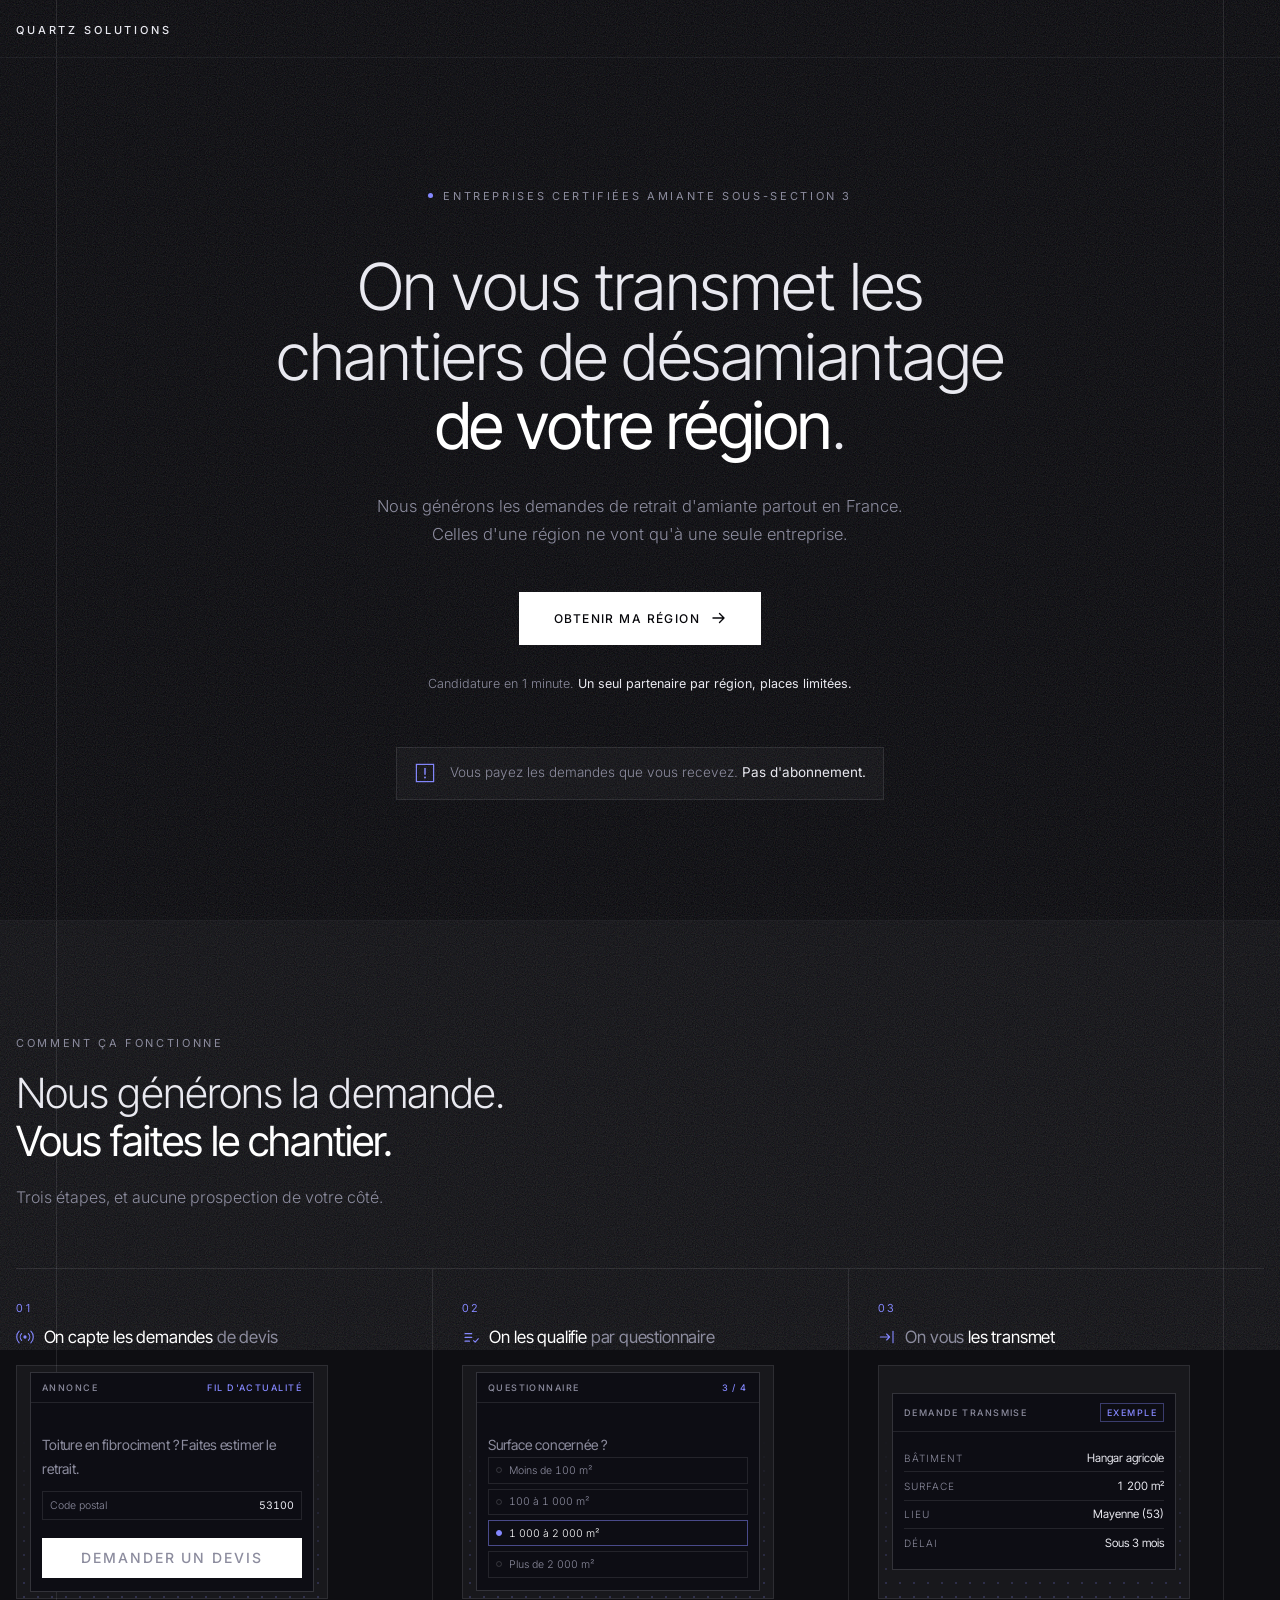
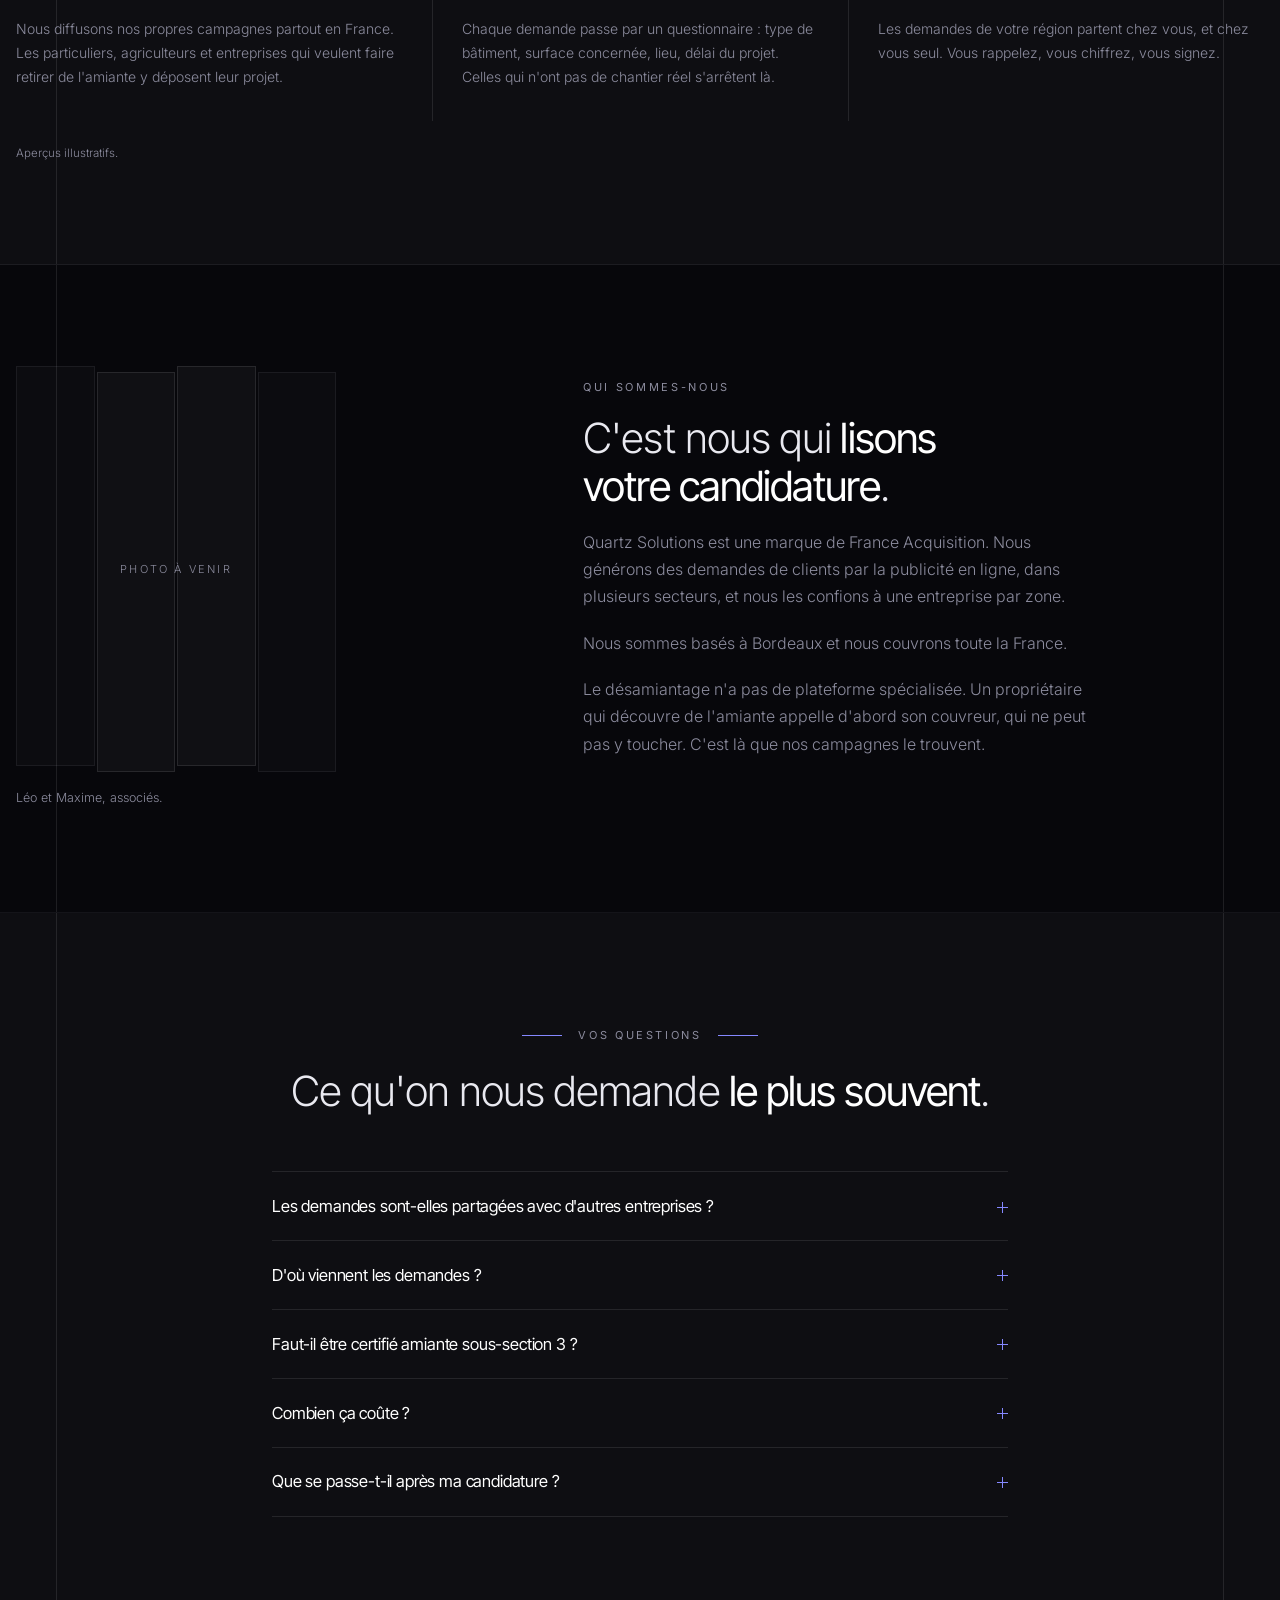
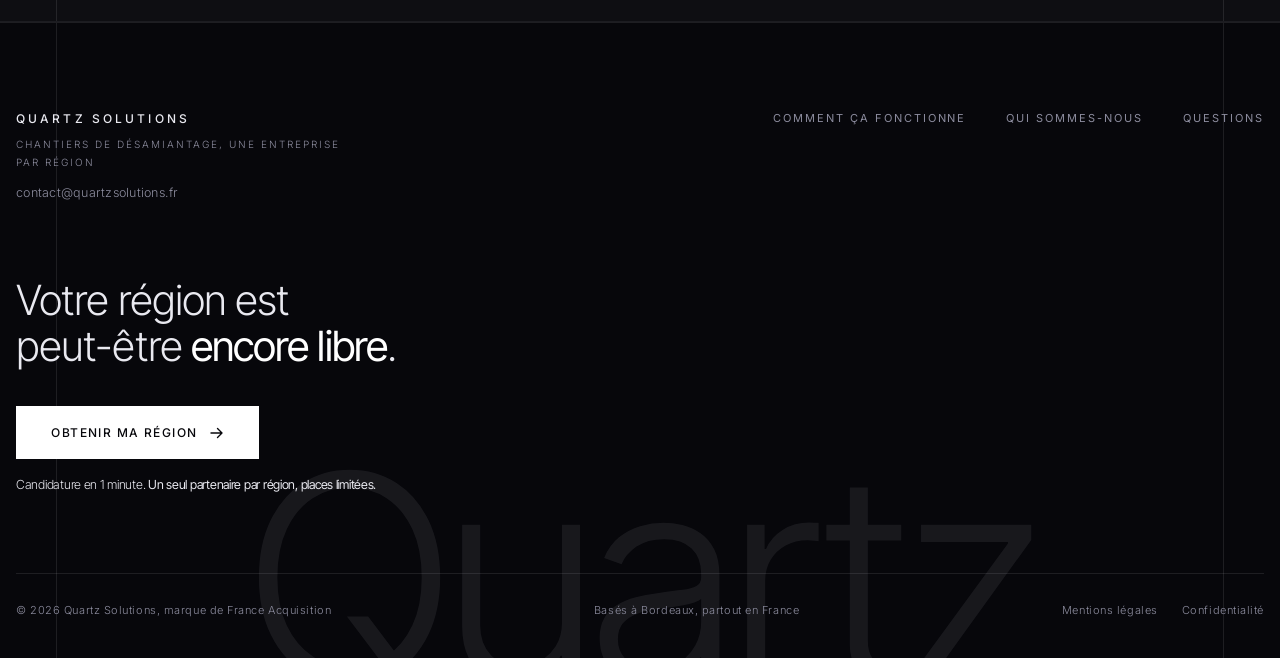
==== commit 901264b1: "Raccourcit le CTA et accentue les titres des etapes Le bouton passe de Obtenir les demandes de ma re" ====
--- a/partenaires/index.html
+++ b/partenaires/index.html
@@ -173,8 +173,10 @@
   .ico{width:18px;height:18px;flex:none;color:var(--indigo);margin-top:.12rem}
   .step h3{
     margin:0;font-family:var(--display);font-size:17px;font-weight:400;
-    letter-spacing:-.01em;color:var(--white);text-wrap:balance;
-  }
+    letter-spacing:-.01em;color:var(--mute);text-wrap:balance;
+  }
+  /* Seul le geste de l'étape est en blanc, le complément reste gris. */
+  .step h3 em{font-style:normal;color:var(--white)}
   .step p{order:4;margin:1.15rem 0 0;font-size:14px;line-height:1.7;color:var(--mute);max-width:26rem}
 
   /* ----- Le panneau illustré : trame de points + fragment d'interface ----- */
@@ -402,7 +404,7 @@
 
         <div class="cta-zone in" style="--d:.4s">
           <a class="cta" href="#candidature">
-            Obtenir les demandes de ma région
+            Obtenir ma région
             <svg viewBox="0 0 14 14" fill="none" aria-hidden="true"><path d="M1 7h11m0 0L7.5 2.5M12 7l-4.5 4.5" stroke="currentColor" stroke-width="1.4" stroke-linecap="round" stroke-linejoin="round"/></svg>
           </a>
           <p class="micro">Candidature en 1 minute. <b>Un seul partenaire par région, places limitées.</b></p>
@@ -444,7 +446,7 @@
           <span class="num">01</span>
           <div class="step-h">
             <svg class="ico" viewBox="0 0 24 24" fill="none" stroke="currentColor" stroke-width="1.5" stroke-linecap="round" aria-hidden="true"><circle cx="12" cy="12" r="2.2" fill="currentColor" stroke="none"/><path d="M7.5 7.5a6.4 6.4 0 000 9M16.5 7.5a6.4 6.4 0 010 9M4.2 4.2a11 11 0 000 15.6M19.8 4.2a11 11 0 010 15.6"/></svg>
-            <h3>On capte les demandes de devis</h3>
+            <h3><em>On capte les demandes</em> de devis</h3>
           </div>
           <p>Nous diffusons nos propres campagnes partout en France. Les particuliers, agriculteurs et entreprises qui veulent faire retirer de l'amiante y déposent leur projet.</p>
         </div>
@@ -467,7 +469,7 @@
           <span class="num">02</span>
           <div class="step-h">
             <svg class="ico" viewBox="0 0 24 24" fill="none" stroke="currentColor" stroke-width="1.5" stroke-linecap="round" stroke-linejoin="round" aria-hidden="true"><path d="M4 7.5h9M4 12.5h9M4 17.5h6"/><path d="M15.5 16.8l2.1 2.1 4.2-4.6"/></svg>
-            <h3>On les qualifie par questionnaire</h3>
+            <h3><em>On les qualifie</em> par questionnaire</h3>
           </div>
           <p>Chaque demande passe par un questionnaire : type de bâtiment, surface concernée, lieu, délai du projet. Celles qui n'ont pas de chantier réel s'arrêtent là.</p>
         </div>
@@ -489,7 +491,7 @@
           <span class="num">03</span>
           <div class="step-h">
             <svg class="ico" viewBox="0 0 24 24" fill="none" stroke="currentColor" stroke-width="1.5" stroke-linecap="round" stroke-linejoin="round" aria-hidden="true"><path d="M3 12h12.5m0 0l-4-4m4 4l-4 4"/><path d="M20 4.5v15"/></svg>
-            <h3>On vous les transmet</h3>
+            <h3>On vous <em>les transmet</em></h3>
           </div>
           <p>Les demandes de votre région partent chez vous, et chez vous seul. Vous rappelez, vous chiffrez, vous signez.</p>
         </div>
@@ -582,7 +584,7 @@
       <div class="foot-cta">
         <p>Votre région est peut-être <em>encore libre</em>.</p>
         <a class="cta" href="#candidature">
-          Obtenir les demandes de ma région
+          Obtenir ma région
           <svg viewBox="0 0 14 14" fill="none" aria-hidden="true"><path d="M1 7h11m0 0L7.5 2.5M12 7l-4.5 4.5" stroke="currentColor" stroke-width="1.4" stroke-linecap="round" stroke-linejoin="round"/></svg>
         </a>
         <p class="micro">Candidature en 1 minute. <b>Un seul partenaire par région, places limitées.</b></p>
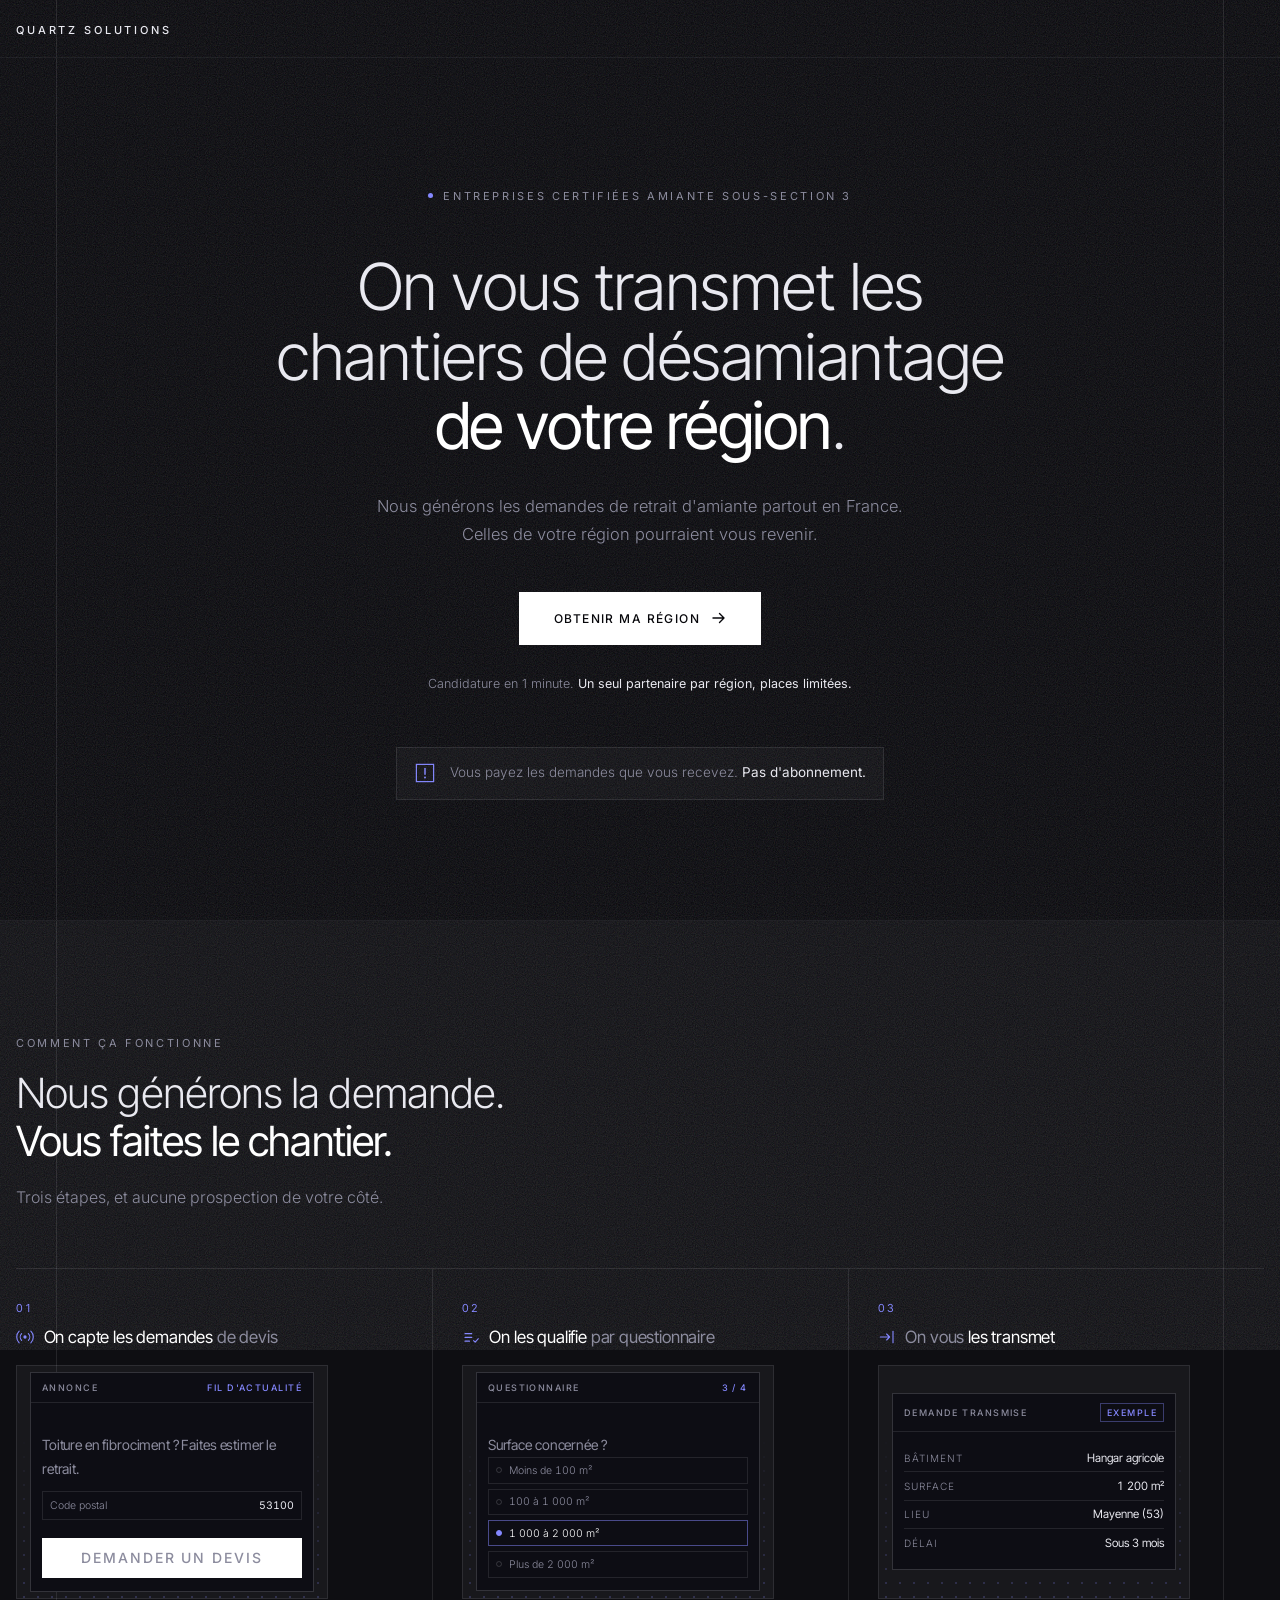
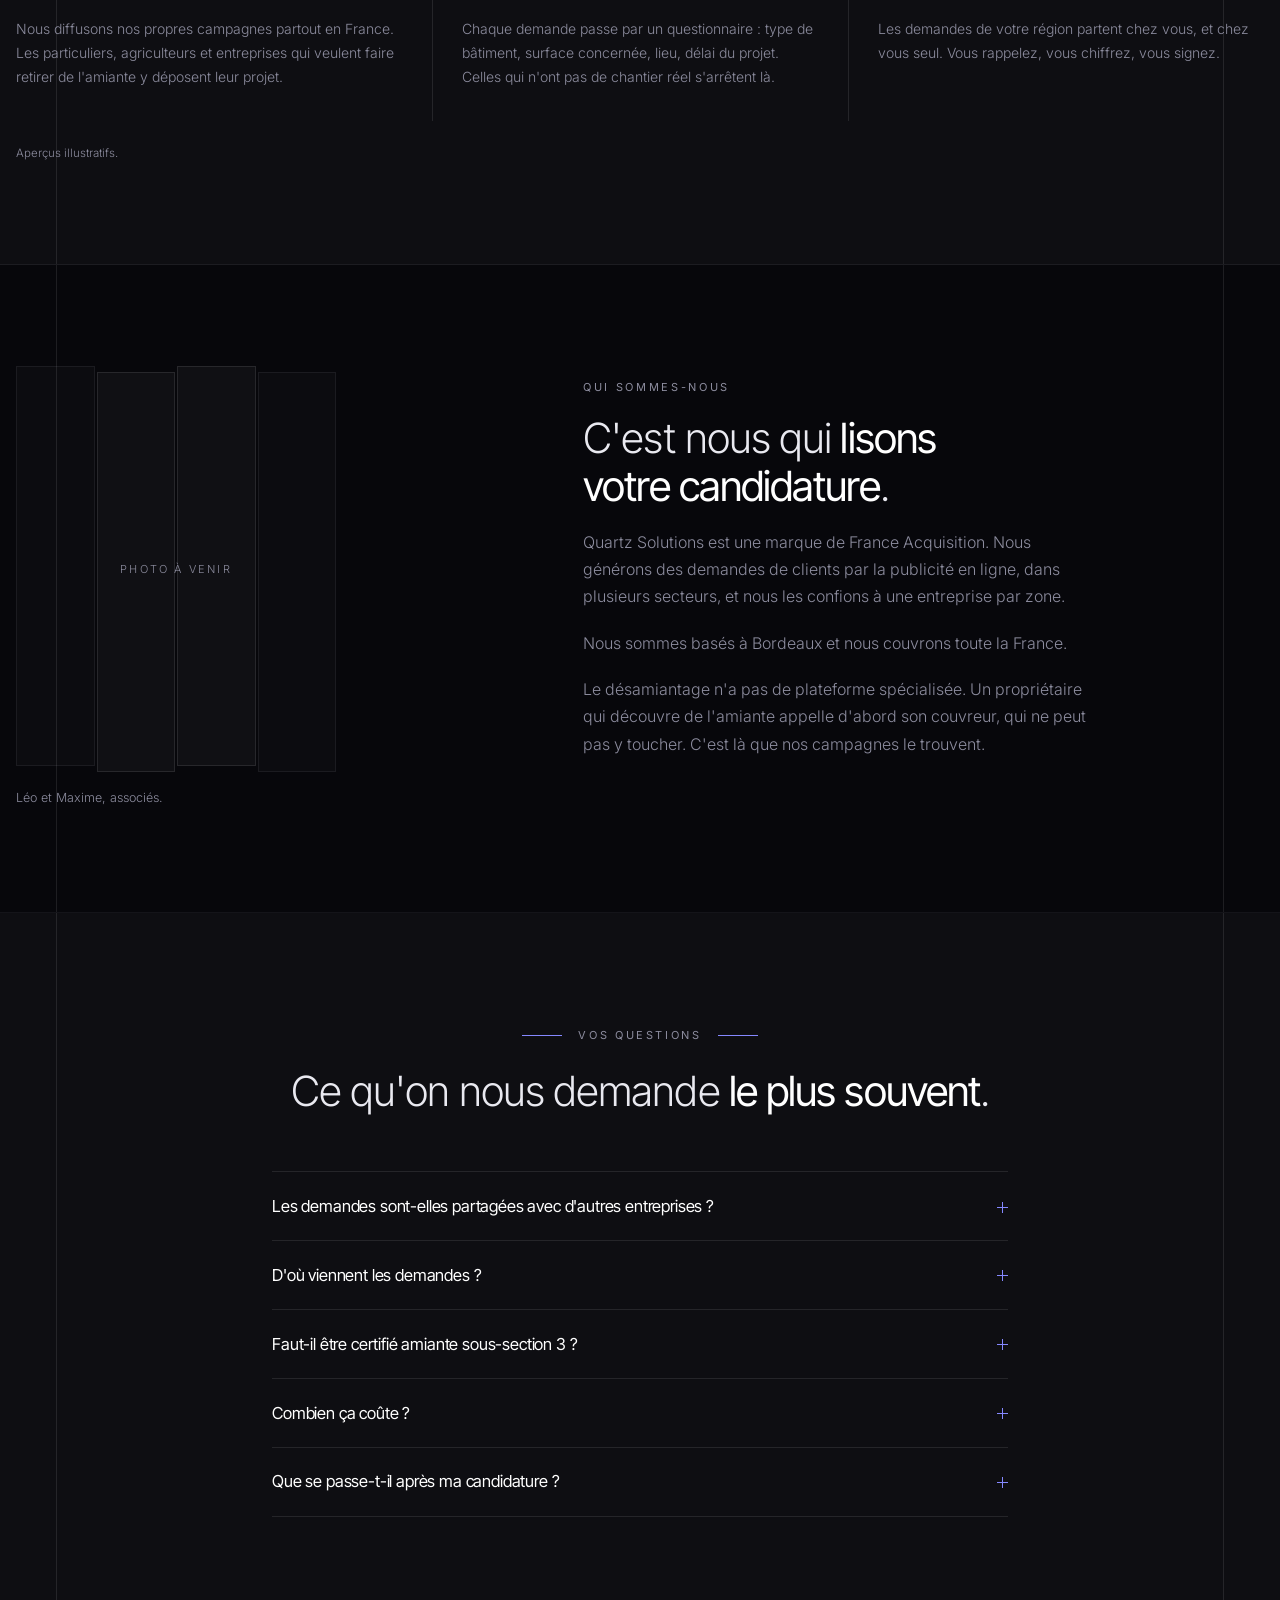
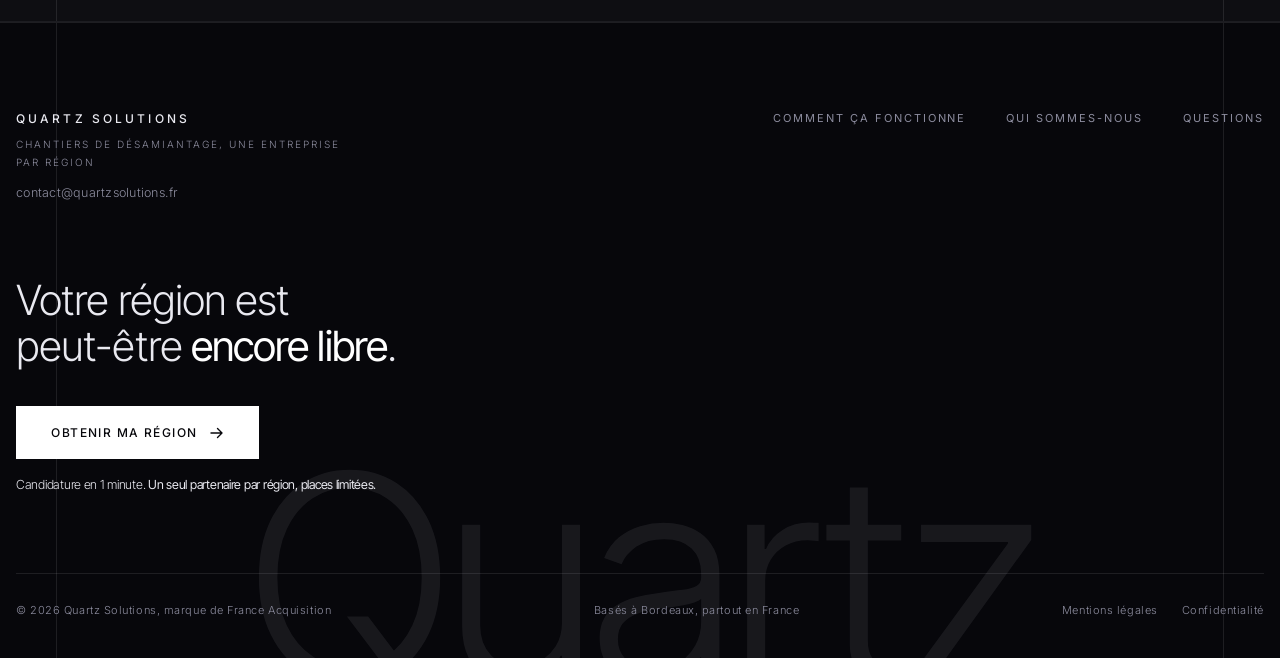
==== commit c89b82ab: "Reformule le sous-titre du hero Passe d un fait sur l exclusivite a une perspective adressee au lect" ====
--- a/partenaires/index.html
+++ b/partenaires/index.html
@@ -399,7 +399,7 @@
         </h1>
 
         <p class="sub in" style="--d:.26s">
-          Nous générons les demandes de retrait d'amiante partout en France. Celles d'une région ne vont qu'à une seule entreprise.
+          Nous générons les demandes de retrait d'amiante partout en France. Celles de votre région pourraient vous revenir.
         </p>
 
         <div class="cta-zone in" style="--d:.4s">
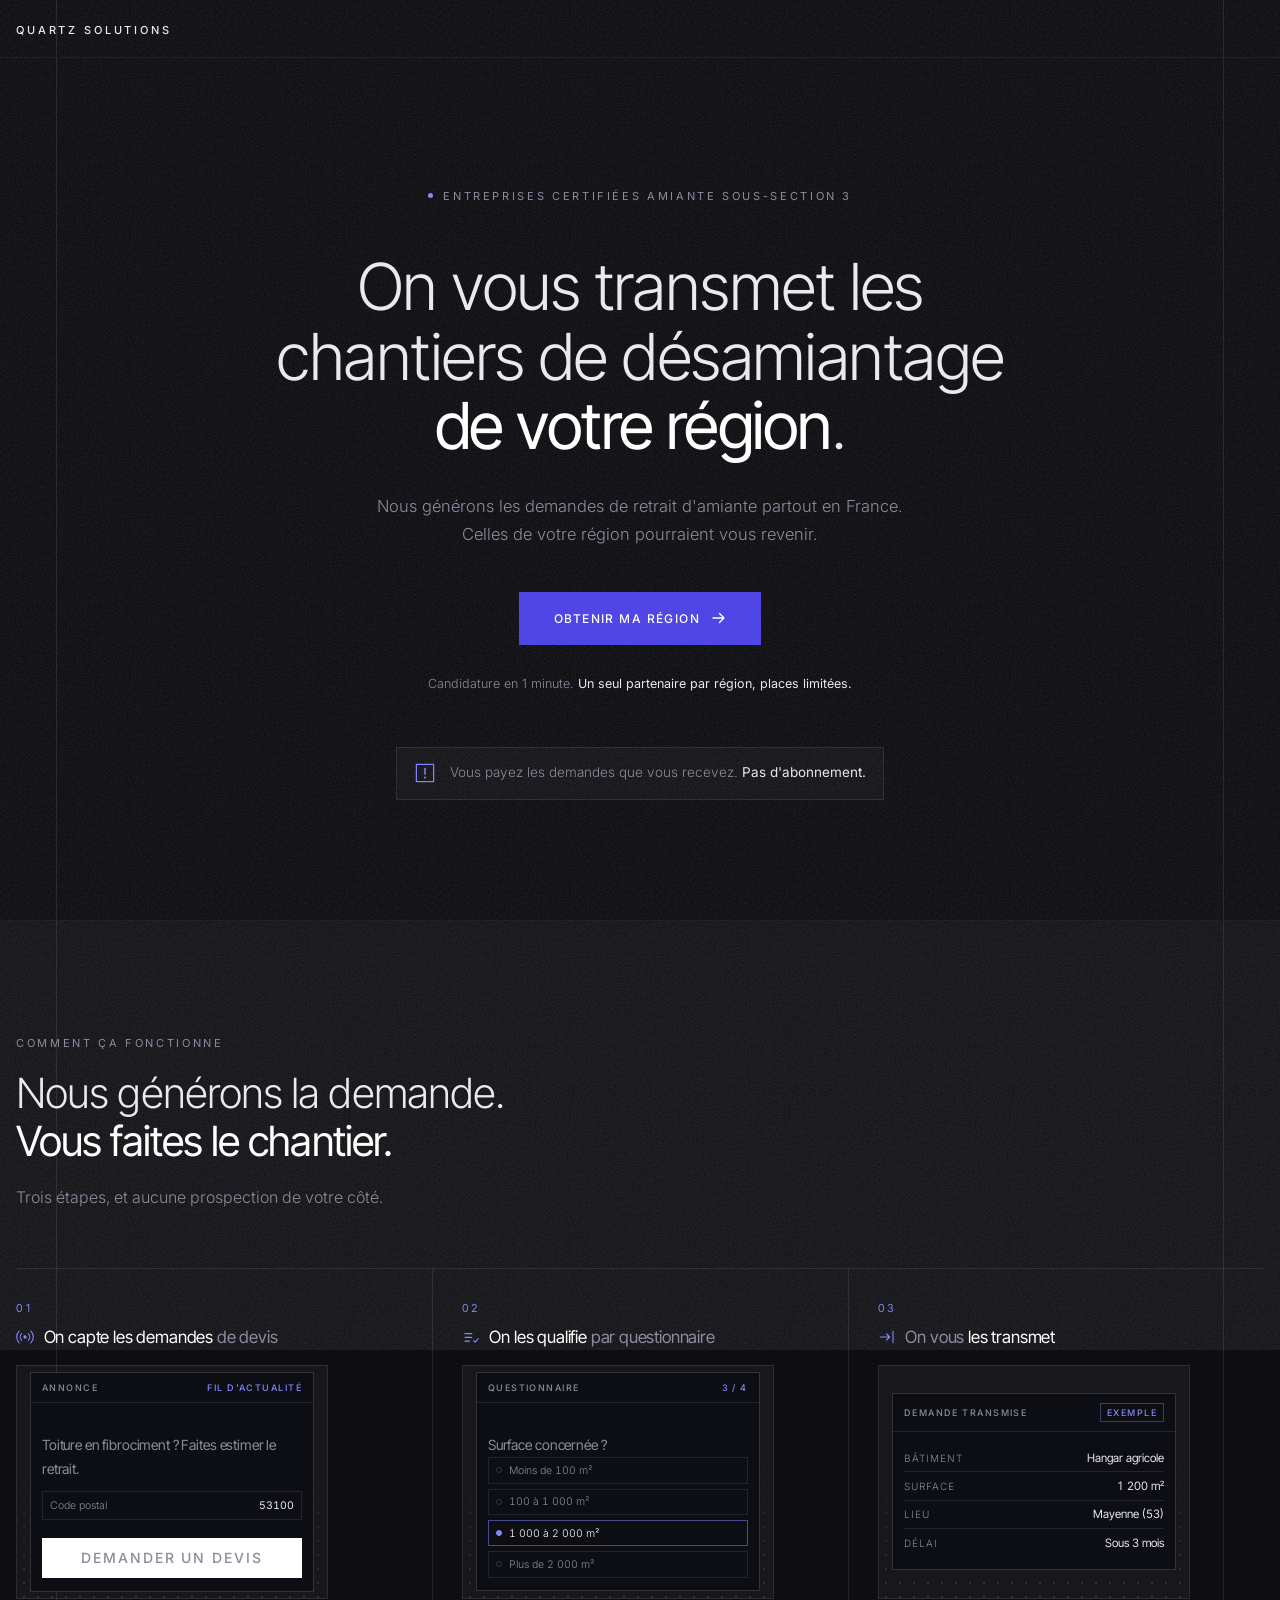
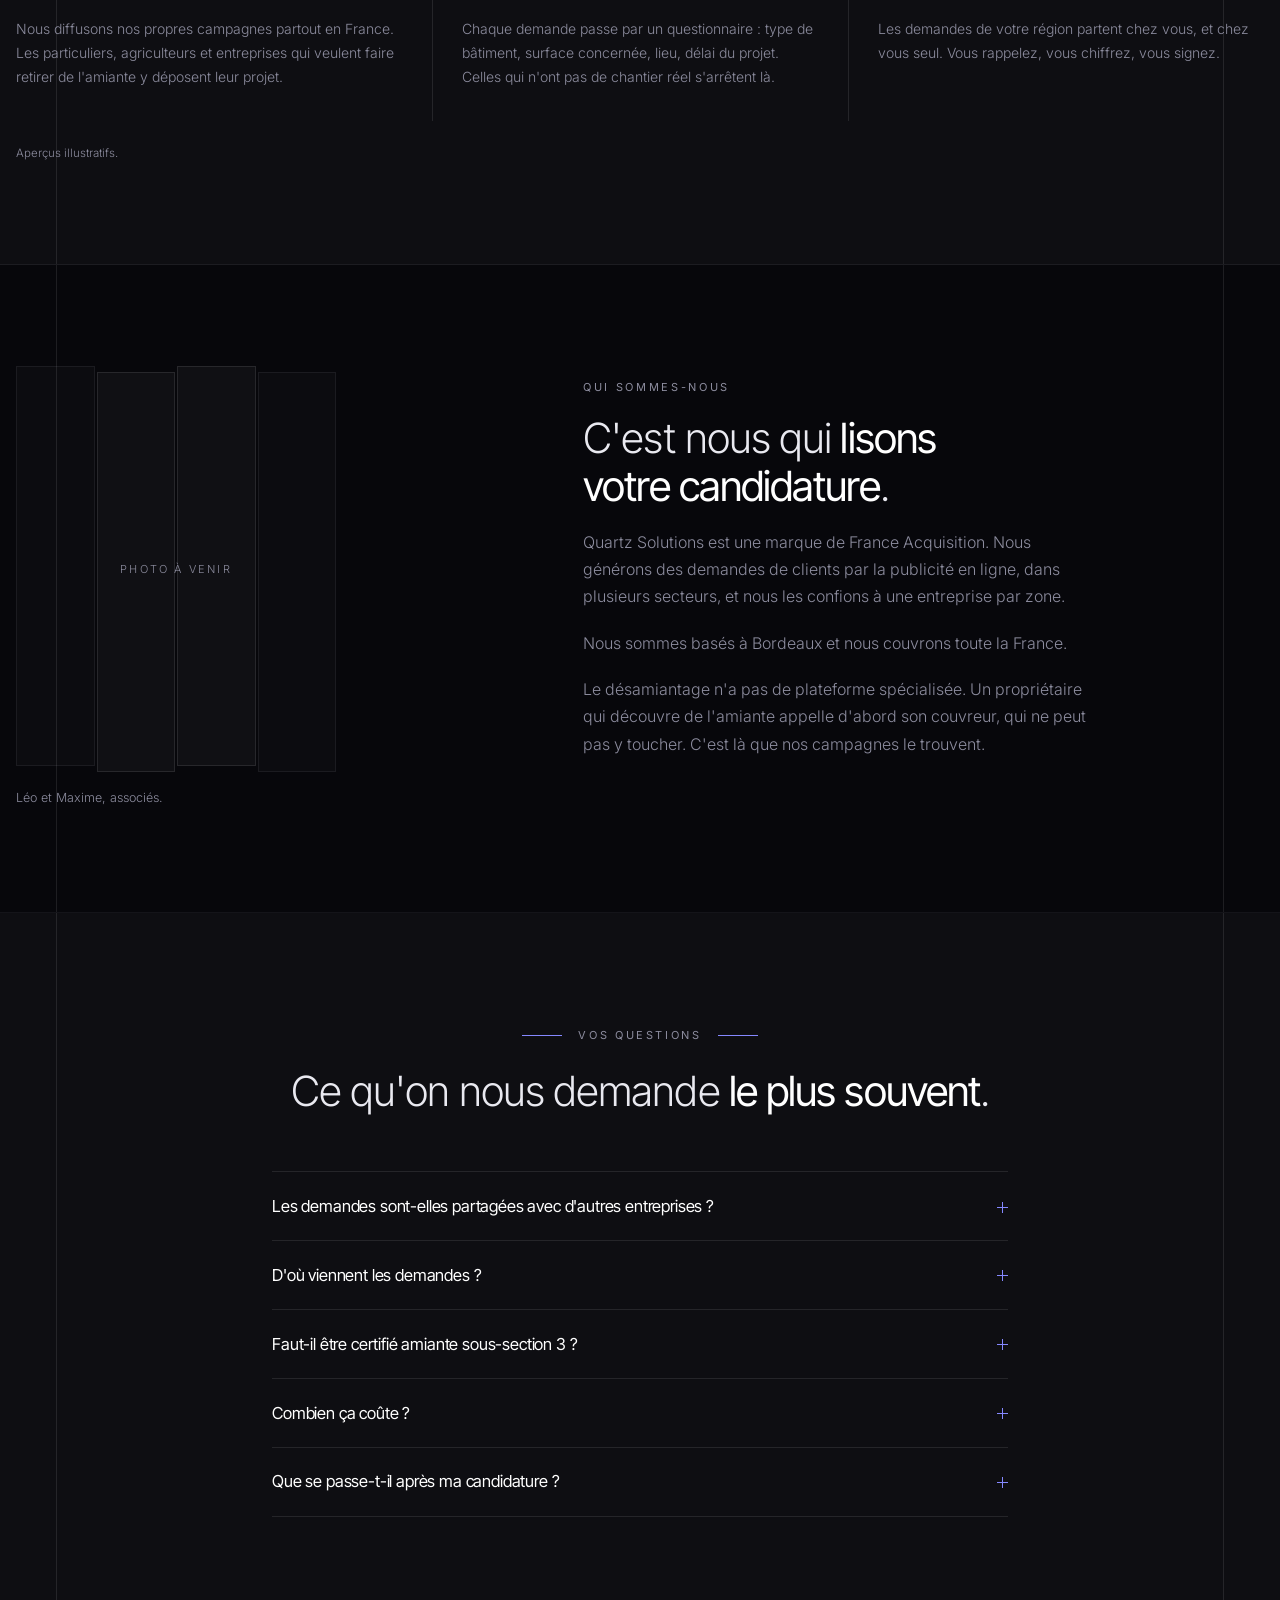
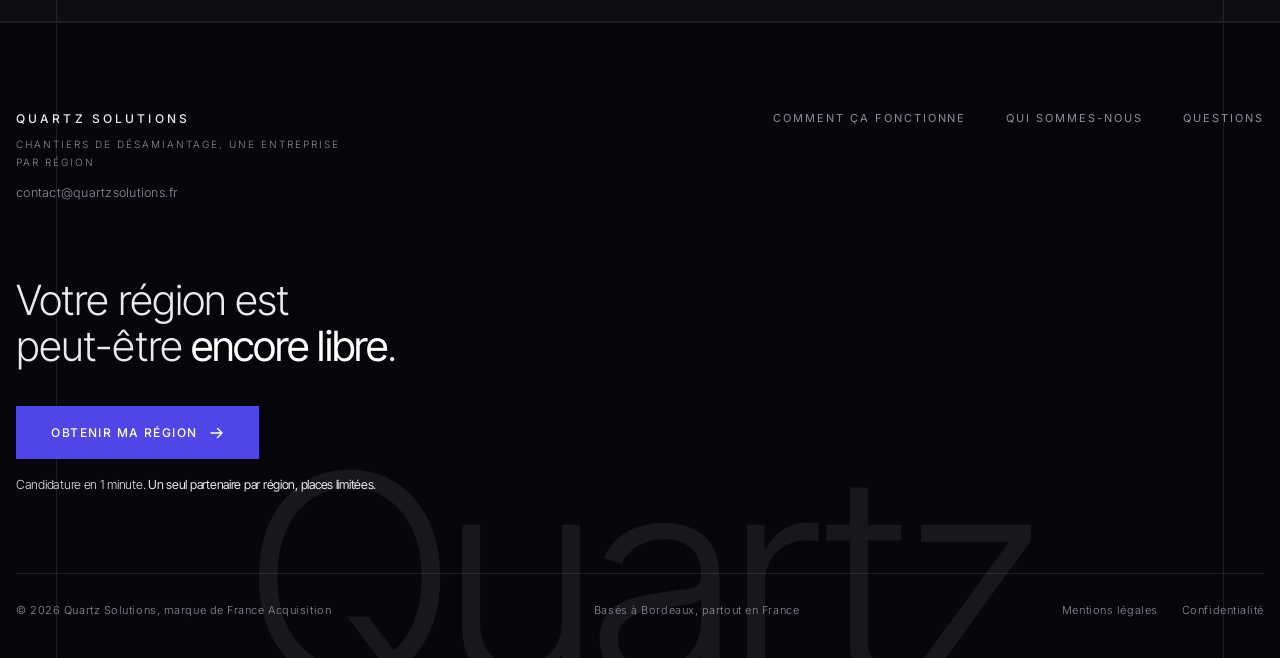
==== commit f3b9c4f9: "Passe le CTA en indigo et a la largeur du contenu Le bouton devient le seul aplat de couleur de la p" ====
--- a/partenaires/index.html
+++ b/partenaires/index.html
@@ -101,17 +101,16 @@
   }
   .cta{
     display:inline-flex;align-items:center;justify-content:center;gap:.75rem;
-    background:var(--white);color:var(--ink);
+    background:var(--indigo-deep);color:var(--white);
     font-family:var(--body);font-size:12px;font-weight:500;
     text-transform:uppercase;letter-spacing:.12em;text-decoration:none;
-    padding:1.2rem 2.2rem;width:100%;max-width:27rem;
+    padding:1.2rem 2.2rem;width:auto;max-width:100%;
     transition:background-color .2s,color .2s;
   }
   .cta svg{width:14px;height:14px;flex:none;transition:transform .2s}
-  .cta:hover{background:var(--indigo-deep);color:var(--white)}
+  .cta:hover{background:var(--white);color:var(--ink)}
   .cta:hover svg{transform:translateX(4px)}
   .cta:focus-visible{outline:2px solid var(--indigo);outline-offset:3px}
-  @media (min-width:560px){ .cta{width:auto} }
 
   .micro{font-size:12.5px;line-height:1.65;color:var(--mute);max-width:28rem}
   .micro b{color:var(--paper);font-weight:400}
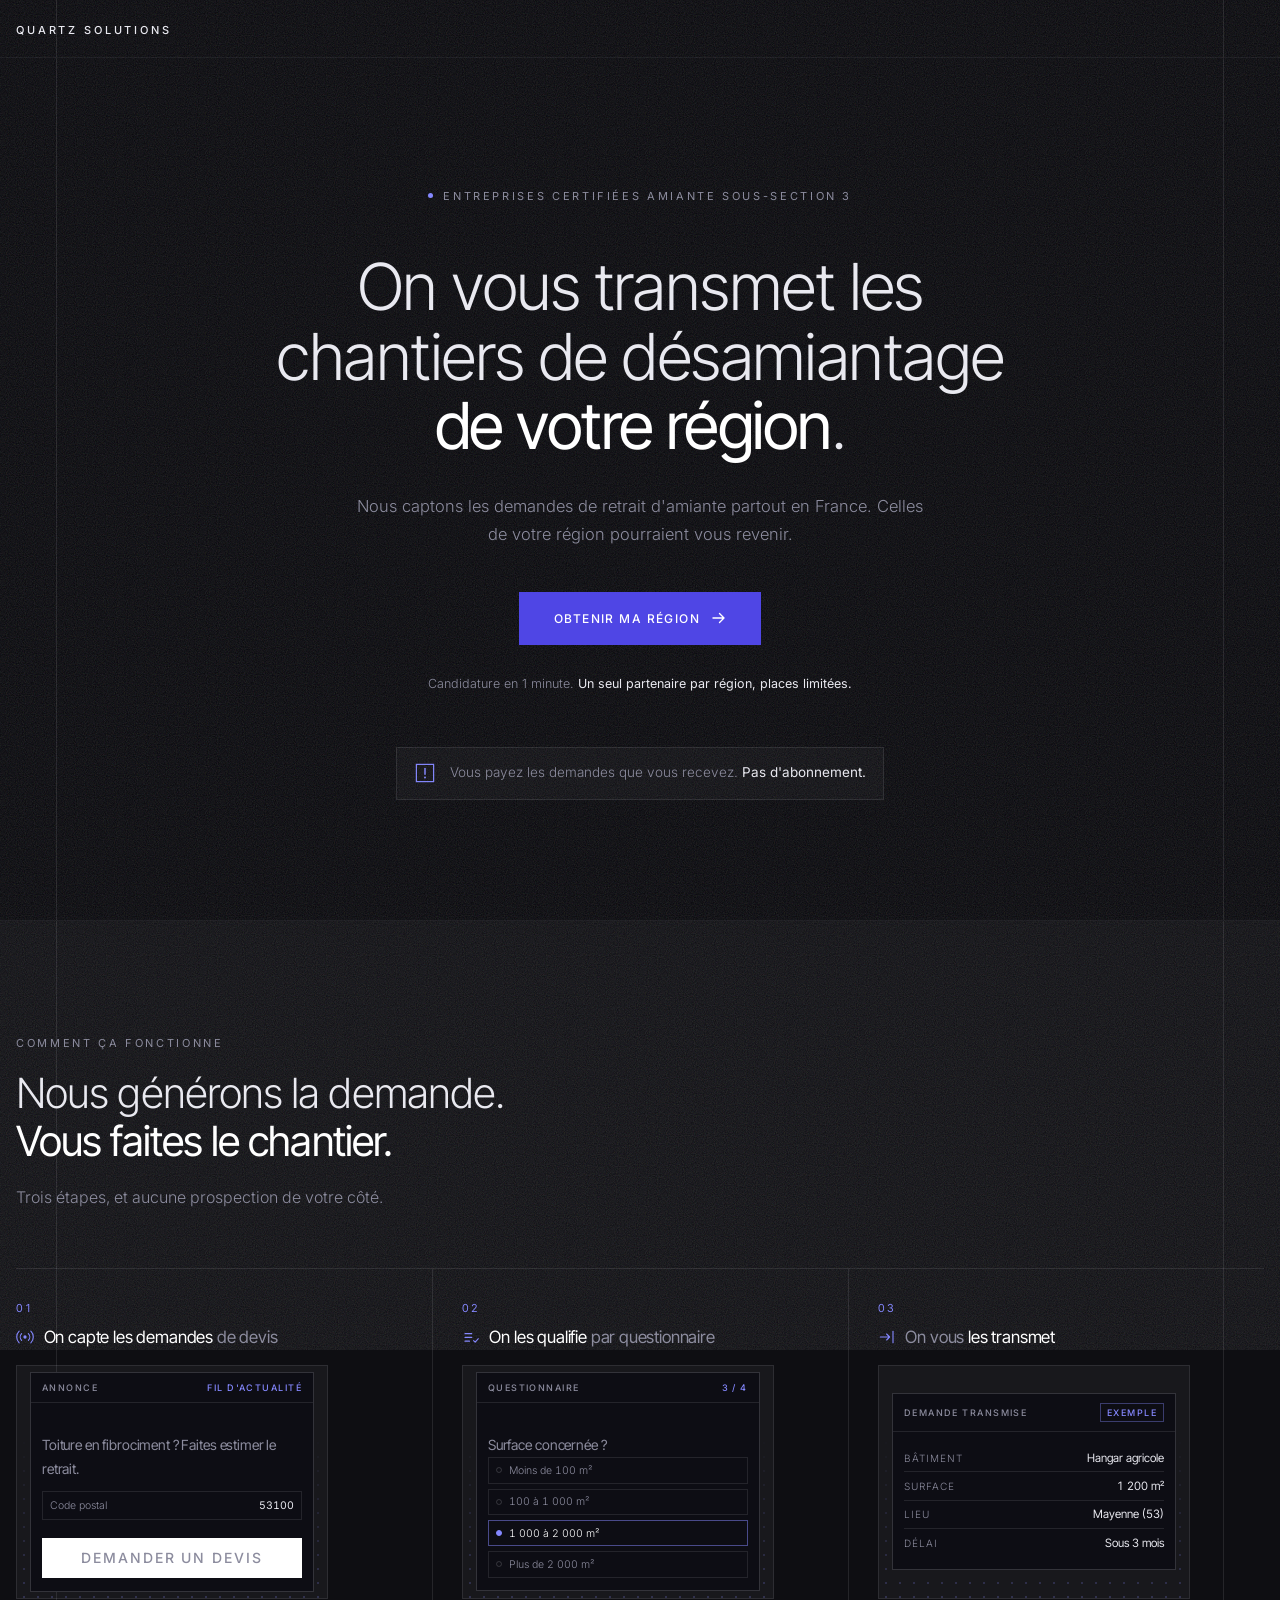
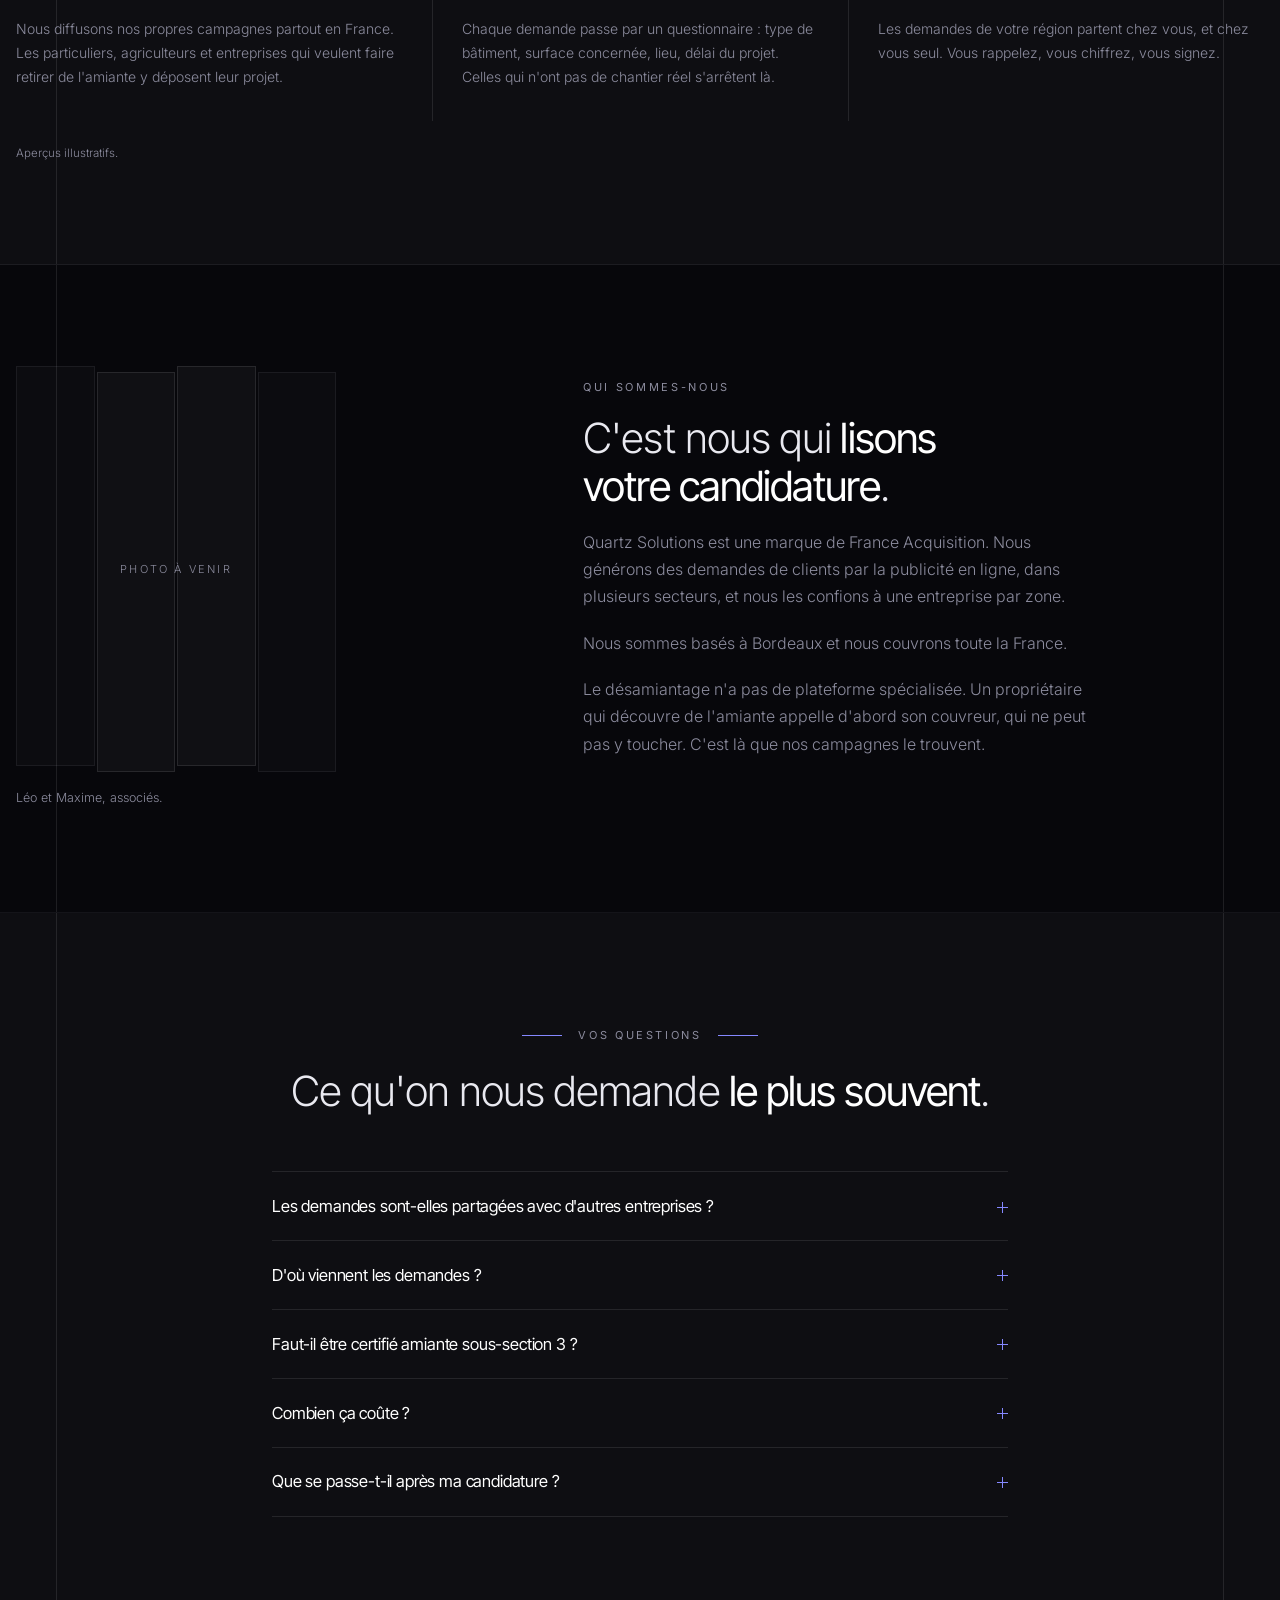
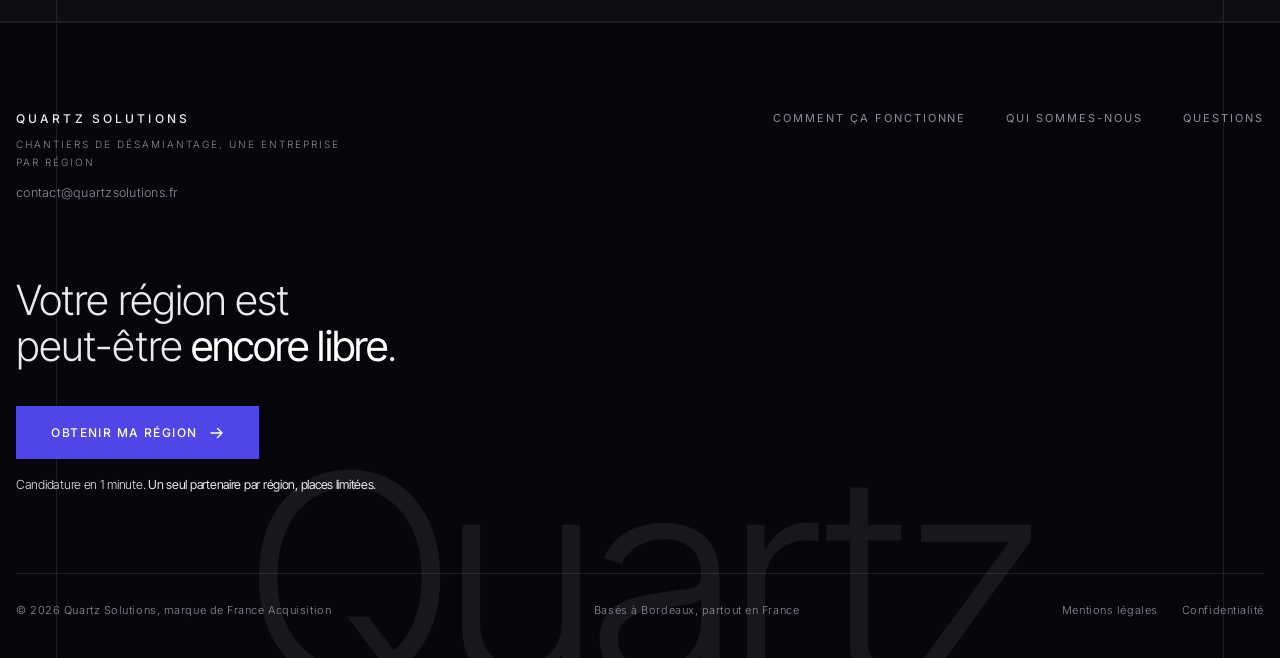
==== commit 27b826be: "Dit captons plutot que generons dans le hero Aligne le sous-titre sur le vocabulaire maison : on cap" ====
--- a/partenaires/index.html
+++ b/partenaires/index.html
@@ -398,7 +398,7 @@
         </h1>
 
         <p class="sub in" style="--d:.26s">
-          Nous générons les demandes de retrait d'amiante partout en France. Celles de votre région pourraient vous revenir.
+          Nous captons les demandes de retrait d'amiante partout en France. Celles de votre région pourraient vous revenir.
         </p>
 
         <div class="cta-zone in" style="--d:.4s">
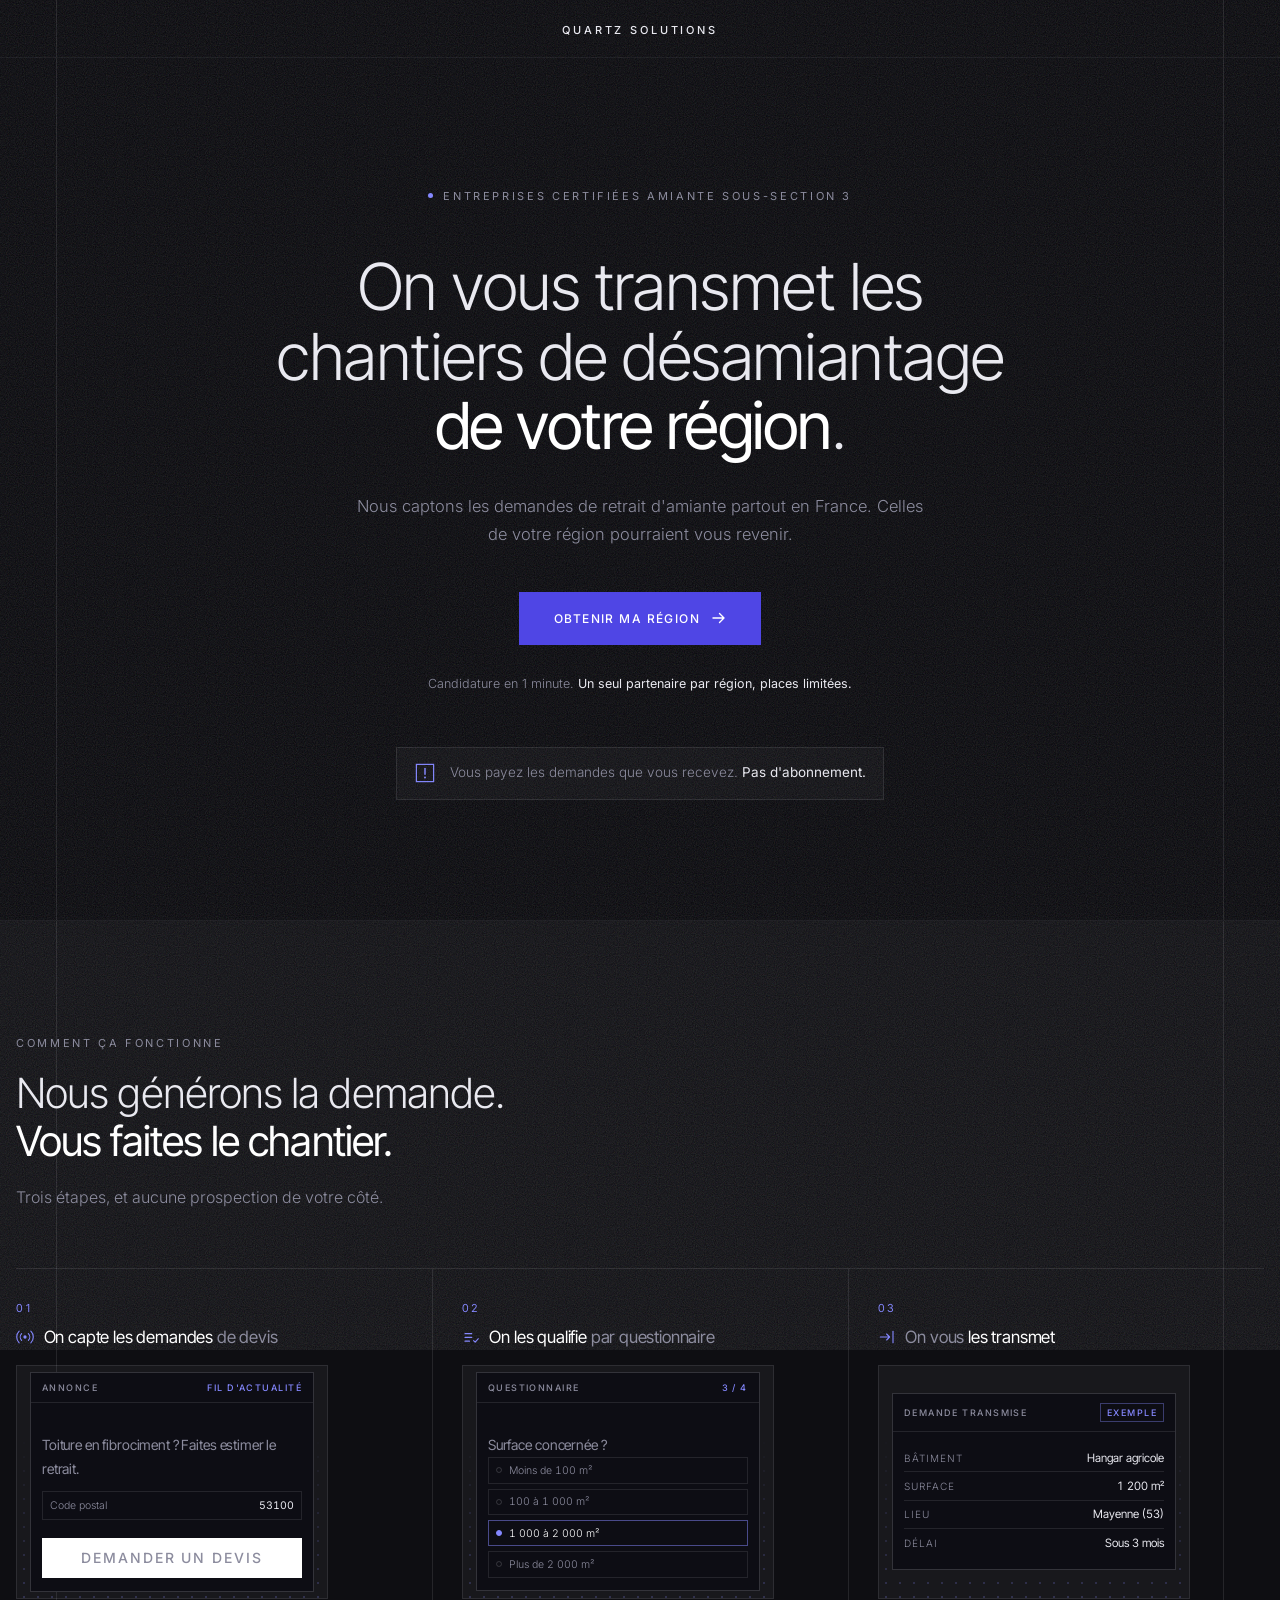
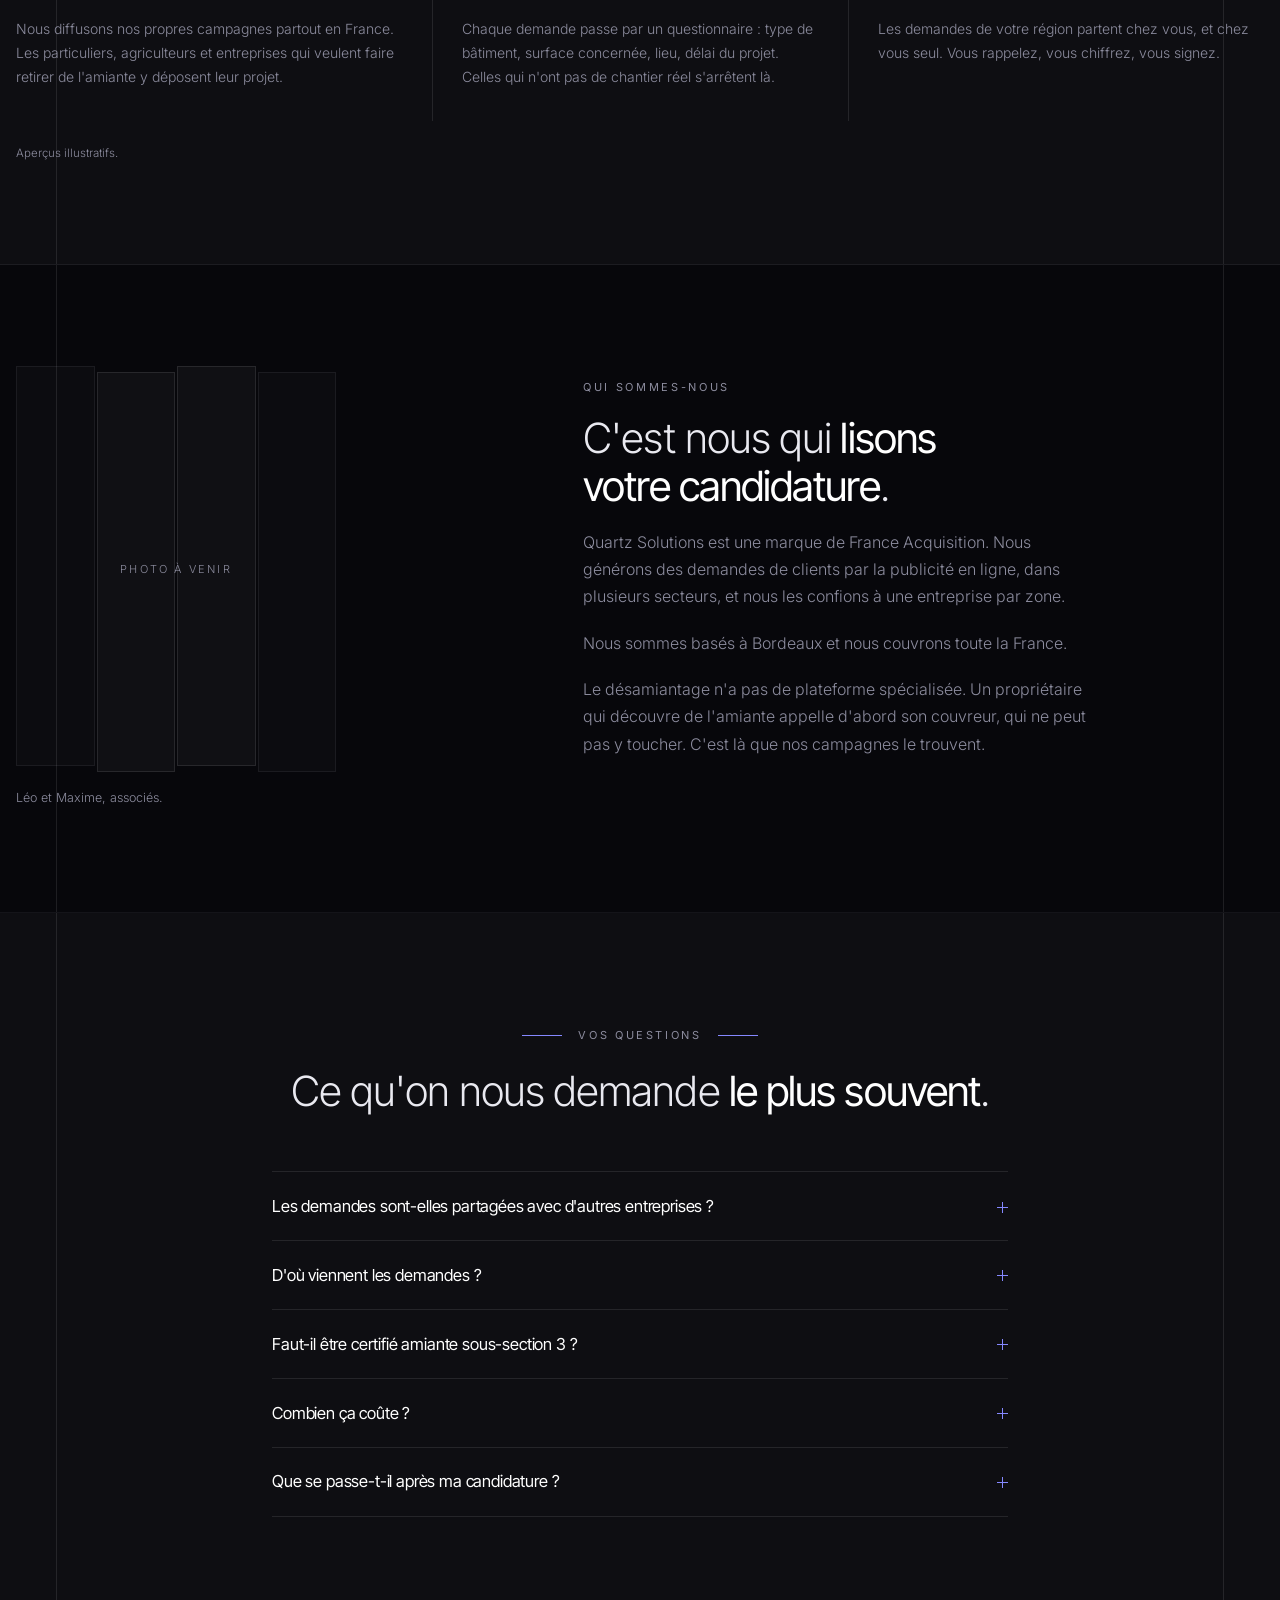
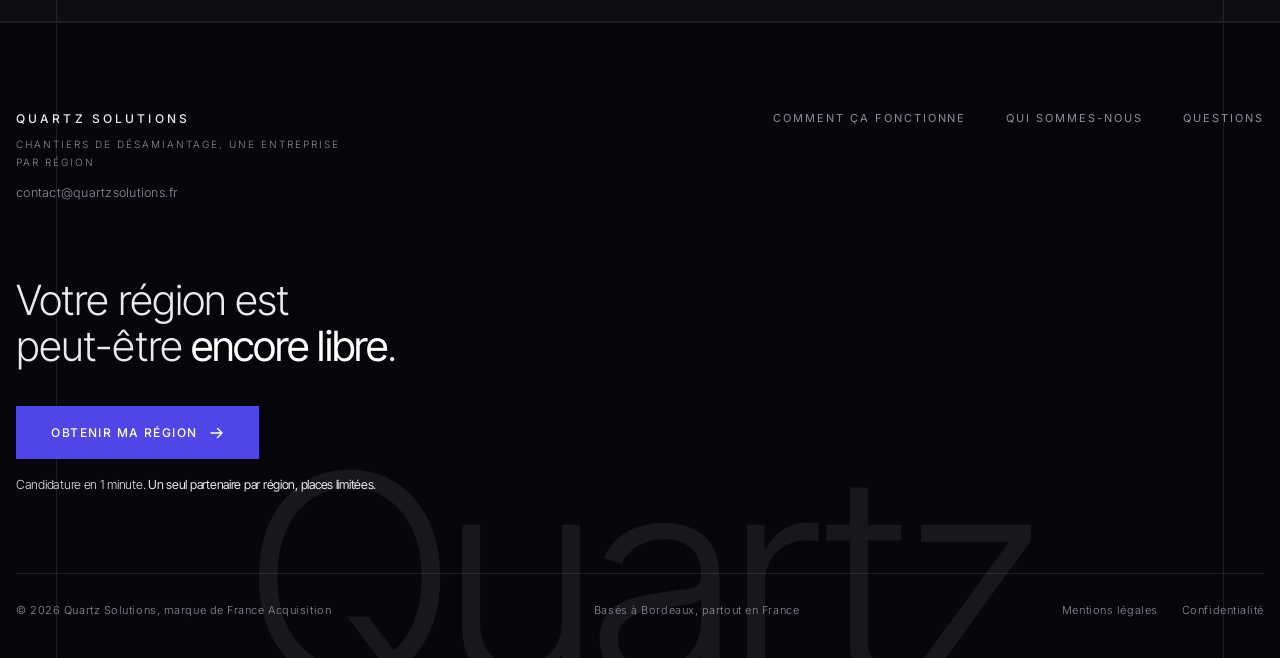
==== commit 36c16fff: "Centre le mot-marque en haut de page Le bandeau de marque passe de gauche a centre, en attendant le " ====
--- a/partenaires/index.html
+++ b/partenaires/index.html
@@ -66,7 +66,7 @@
 
   /* Bandeau de marque : pas de navigation, un seul chemin possible. */
   .mark{border-bottom:1px solid var(--line-soft);position:relative}
-  .mark .wrap{padding-block:1.15rem}
+  .mark .wrap{padding-block:1.15rem;text-align:center}
   .mark span{font-size:11px;font-weight:500;text-transform:uppercase;letter-spacing:.26em;color:var(--paper)}
 
   /* ---------------- Hero ---------------- */
